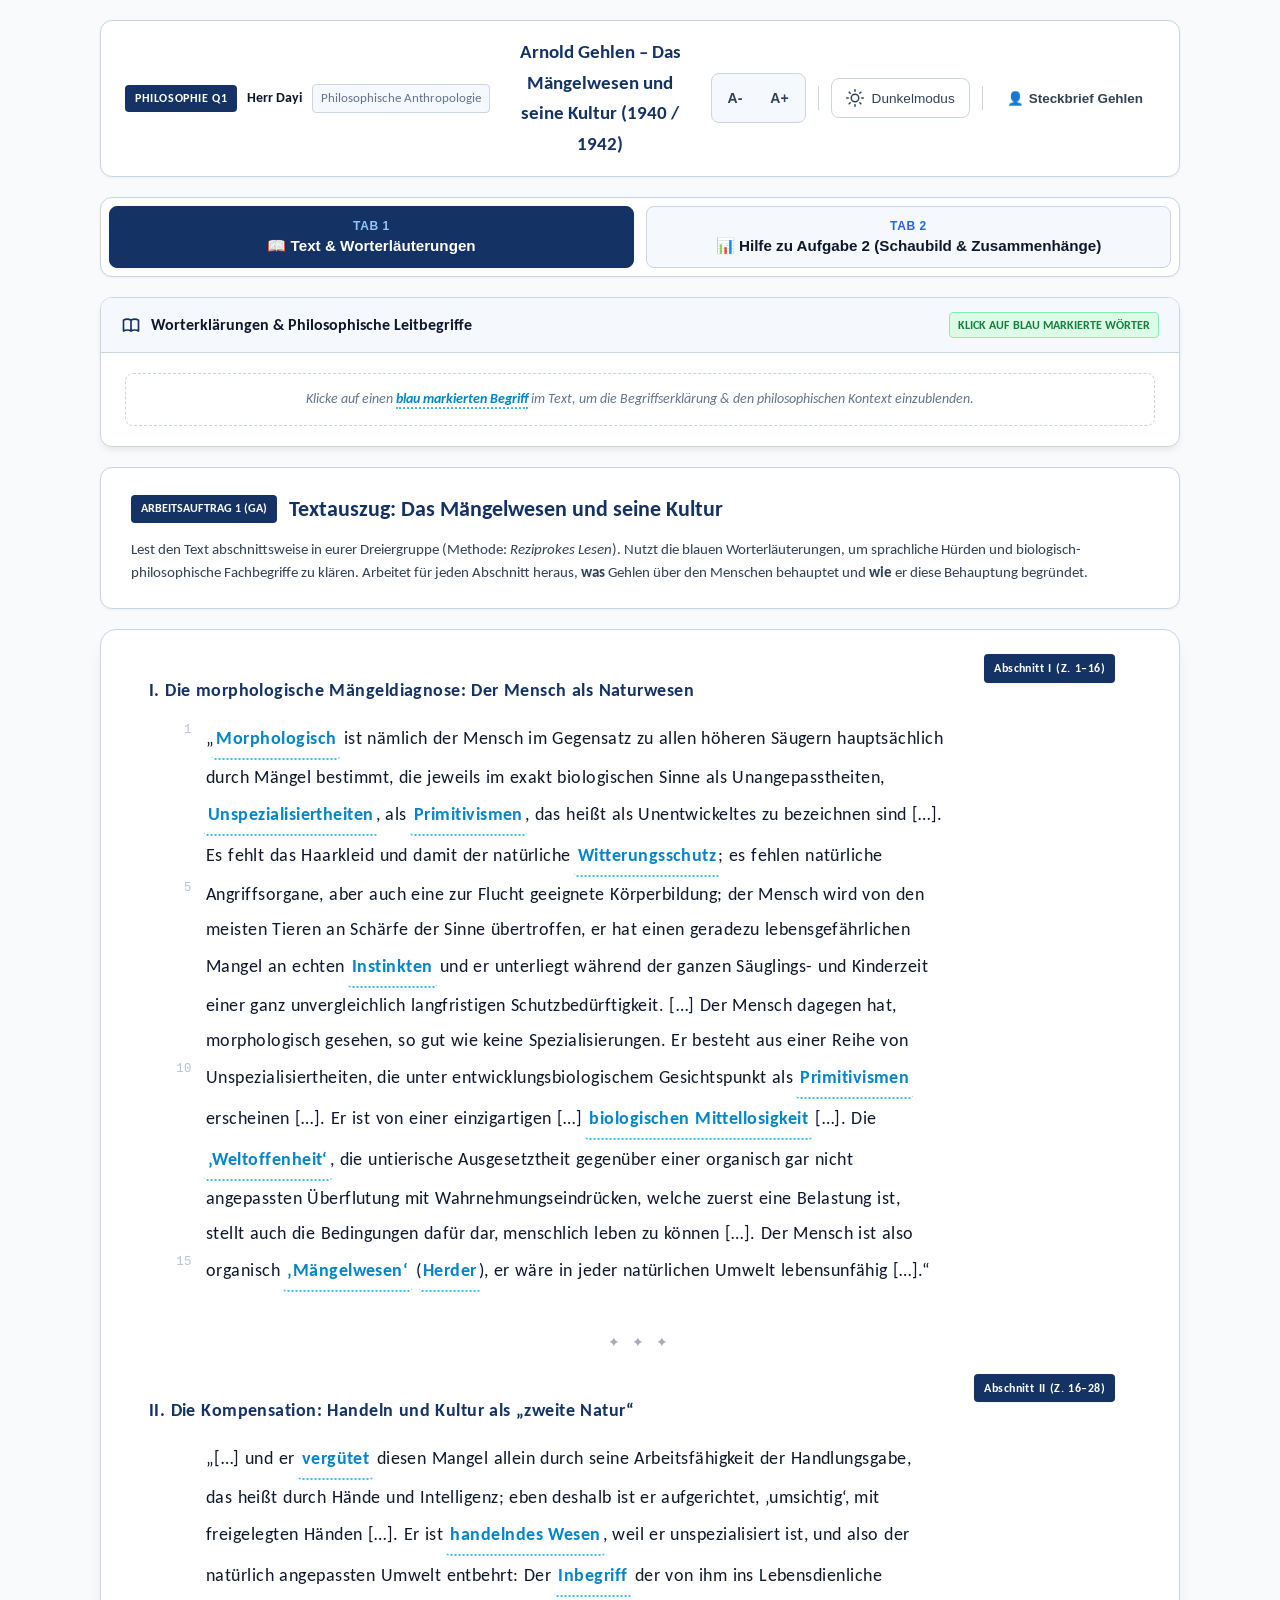
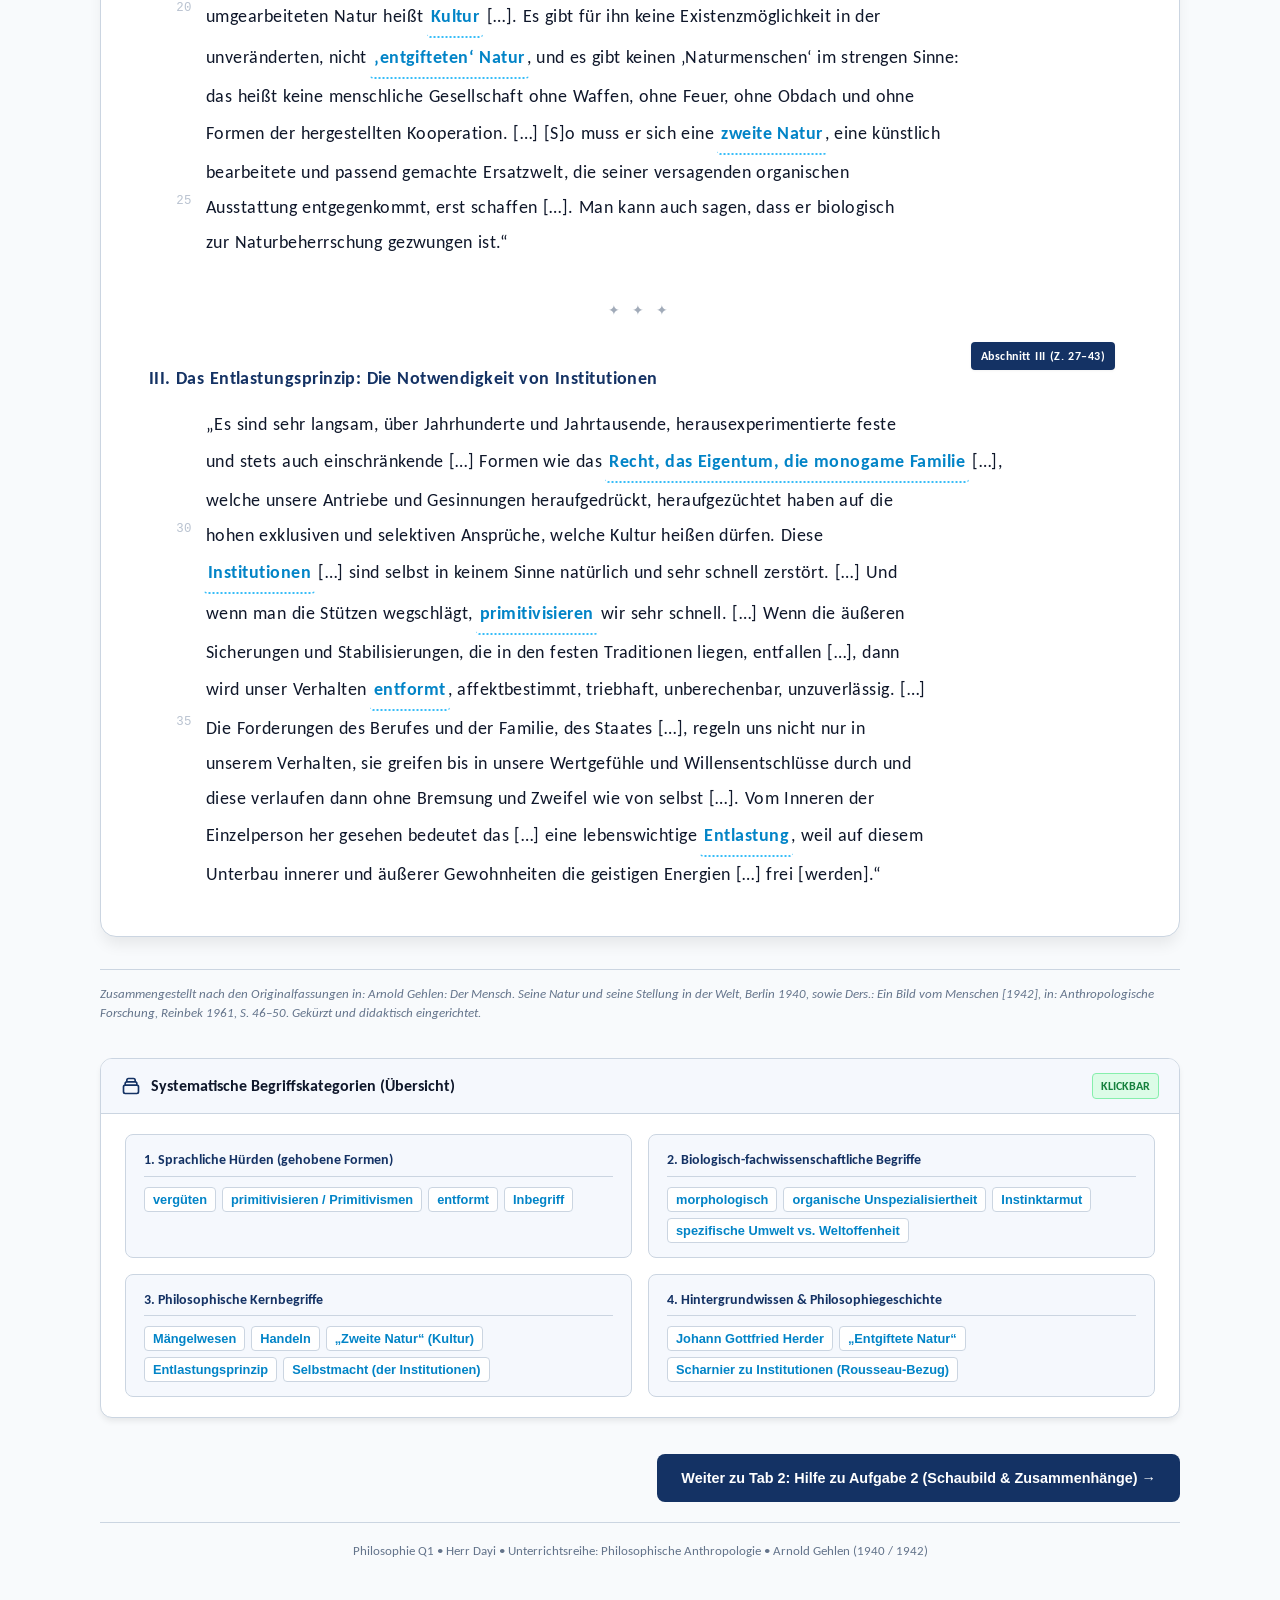
==== index.html @ eeb3bcc5 "Initial release: Arnold Gehlen Lernumgebung mit Schaubild-Studio" ====
<!DOCTYPE html>
<html lang="de">
<head>
    <meta charset="UTF-8">
    <meta name="viewport" content="width=device-width, initial-scale=1.0">
    <title>Arnold Gehlen: Das Mängelwesen und seine Kultur (1940 / 1942) – Interaktive Texterschließung</title>
    <!-- Google Fonts: Carlito (metrisch kompatibel mit Calibri, LRS-freundlich) & Inter -->
    <link rel="preconnect" href="https://fonts.googleapis.com">
    <link rel="preconnect" href="https://fonts.gstatic.com" crossorigin>
    <link href="https://fonts.googleapis.com/css2?family=Carlito:ital,wght@0,400;0,700;1,400;1,700&family=Inter:wght@400;500;600;700&display=swap" rel="stylesheet">
    <link rel="stylesheet" href="style.css">
</head>
<body class="light-mode">
    <div class="app-container">
        <!-- Top App Header -->
        <header class="app-header">
            <div class="header-left">
                <span class="badge">Philosophie Q1</span>
                <span class="instructor">Herr Dayi</span>
                <span class="topic-tag">Philosophische Anthropologie</span>
            </div>
            <div class="header-center">
                <h1 class="header-title">Arnold Gehlen – Das Mängelwesen und seine Kultur (1940 / 1942)</h1>
            </div>
            <div class="header-right">
                <div class="control-group">
                    <button id="btn-text-decrease" class="icon-btn" title="Schriftgröße verkleinern" aria-label="Schrift verkleinern">A-</button>
                    <button id="btn-text-increase" class="icon-btn" title="Schriftgröße vergrößern" aria-label="Schrift vergrößern">A+</button>
                </div>
                <div class="divider"></div>
                <button id="btn-theme-toggle" class="theme-toggle-btn" title="Farbschema wechseln" aria-label="Farbschema wechseln">
                    <svg class="sun-icon" xmlns="http://www.w3.org/2000/svg" width="18" height="18" viewBox="0 0 24 24" fill="none" stroke="currentColor" stroke-width="2" stroke-linecap="round" stroke-linejoin="round"><circle cx="12" cy="12" r="5"></circle><line x1="12" y1="1" x2="12" y2="3"></line><line x1="12" y1="21" x2="12" y2="23"></line><line x1="4.22" y1="4.22" x2="5.64" y2="5.64"></line><line x1="18.36" y1="18.36" x2="19.78" y2="19.78"></line><line x1="1" y1="12" x2="3" y2="12"></line><line x1="21" y1="12" x2="23" y2="12"></line><line x1="4.22" y1="19.78" x2="5.64" y2="18.36"></line><line x1="18.36" y1="5.64" x2="19.78" y2="4.22"></line></svg>
                    <svg class="moon-icon" xmlns="http://www.w3.org/2000/svg" width="18" height="18" viewBox="0 0 24 24" fill="none" stroke="currentColor" stroke-width="2" stroke-linecap="round" stroke-linejoin="round"><path d="M21 12.79A9 9 0 1 1 11.21 3 7 7 0 0 0 21 12.79z"></path></svg>
                    <span id="theme-text">Dunkelmodus</span>
                </button>
                <div class="divider"></div>
                <button id="btn-bio-modal" class="icon-btn bio-btn" title="Steckbrief & Kurzbiografie zu Arnold Gehlen" style="width: auto; padding: 6px 12px; font-size: 0.84rem; font-weight: 600; display: inline-flex; align-items: center; gap: 5px;">
                    <span>👤</span> Steckbrief Gehlen
                </button>
            </div>
        </header>

        <!-- Top Navigation: Exakt 2 Tabs auf Wunsch des Nutzers -->
        <nav class="top-chapter-nav" aria-label="Navigation">
            <button class="chap-tab-btn active" data-chap-tab="text">
                <span class="step-num">Tab 1</span>
                <span class="step-label">📖 Text & Worterläuterungen</span>
            </button>
            <button class="chap-tab-btn" data-chap-tab="aufgabe2">
                <span class="step-num">Tab 2</span>
                <span class="step-label">📊 Hilfe zu Aufgabe 2 (Schaubild & Zusammenhänge)</span>
            </button>
        </nav>

        <!-- Main Content Area -->
        <main class="app-content-full">

            <!-- Sticky Glossar Card (In beiden Tabs immer aktiv und griffbereit) -->
            <div class="card vocab-card-horizontal" id="vocab-card">
                <div class="card-header">
                    <div class="card-header-left">
                        <svg class="card-icon" xmlns="http://www.w3.org/2000/svg" fill="none" viewBox="0 0 24 24" stroke="currentColor">
                            <path stroke-linecap="round" stroke-linejoin="round" stroke-width="2" d="M12 6.253v13m0-13C10.832 5.477 9.246 5 7.5 5S4.168 5.477 3 6.253v13C4.168 18.477 5.754 18 7.5 18s3.332.477 4.5 1.253m0-13C13.168 5.477 14.754 5 16.5 5c1.747 0 3.332.477 4.5 1.253v13C19.832 18.477 18.247 18 16.5 18c-1.746 0-3.332.477-4.5 1.253" />
                        </svg>
                        <h2>Worterklärungen & Philosophische Leitbegriffe</h2>
                    </div>
                    <span class="vocab-hint-badge">Klick auf blau markierte Wörter</span>
                </div>
                <div class="card-body">
                    <div id="vocab-placeholder" class="placeholder-box">
                        Klicke auf einen <span class="vocab-inline-example">blau markierten Begriff</span> im Text, um die Begriffserklärung & den philosophischen Kontext einzublenden.
                    </div>
                    <div id="vocab-content" class="vocab-display hidden animate-fade-in">
                        <div class="vocab-header-row">
                            <h3 id="vocab-title" class="vocab-title">Begriff</h3>
                            <span id="vocab-type" class="vocab-type">Kategorie</span>
                        </div>
                        <p id="vocab-definition" class="vocab-definition">Erklärung...</p>
                        <div class="vocab-context-box">
                            <strong>Gehlens Kontext & philosophische Einordnung:</strong>
                            <p id="vocab-context">Kontext...</p>
                        </div>
                    </div>
                </div>
            </div>

            <!-- =============================================================== -->
            <!-- TAB 1: TEXT & WORTERLÄUTERUNGEN                                 -->
            <!-- =============================================================== -->
            <div class="chap-panel active" id="chap-panel-text">

                <!-- Hinweiskasten zur Texterschließung -->
                <div class="step-guide-card">
                    <div class="guide-header">
                        <span class="guide-badge">Arbeitsauftrag 1 (GA)</span>
                        <h2>Textauszug: Das Mängelwesen und seine Kultur</h2>
                    </div>
                    <p class="guide-desc">
                        Lest den Text abschnittsweise in eurer Dreiergruppe (Methode: <em>Reziprokes Lesen</em>). Nutzt die blauen Worterläuterungen, um sprachliche Hürden und biologisch-philosophische Fachbegriffe zu klären. Arbeitet für jeden Abschnitt heraus, <strong>was</strong> Gehlen über den Menschen behauptet und <strong>wie</strong> er diese Behauptung begründet.
                    </p>
                </div>

                <!-- Volltext Gehlen mit Zeilennummern (Originalfassung 1940 / 1942) -->
                <article class="philosophical-text full-width-text" id="philosophical-text-gehlen">
                    
                    <!-- Abschnitt I -->
                    <div class="text-section-block" id="gehlen-sec-1">
                        <div class="section-badge-label">Abschnitt I (Z. 1–16)</div>
                        <h3 class="section-inline-title">I. Die morphologische Mängeldiagnose: Der Mensch als Naturwesen</h3>
                        <div class="paragraph">
                            <div class="line" data-line="1">„<span class="vocab solution-visible" data-word="morphologisch">Morphologisch</span> ist nämlich der Mensch im Gegensatz zu allen höheren Säugern hauptsächlich</div>
                            <div class="line" data-line="2">durch Mängel bestimmt, die jeweils im exakt biologischen Sinne als Unangepasstheiten,</div>
                            <div class="line" data-line="3"><span class="vocab solution-visible" data-word="organische Unspezialisiertheit / biologische Mittellosigkeit">Unspezialisiertheiten</span>, als <span class="vocab solution-visible" data-word="primitivisieren / Primitivismen">Primitivismen</span>, das heißt als Unentwickeltes zu bezeichnen sind […].</div>
                            <div class="line" data-line="4">Es fehlt das Haarkleid und damit der natürliche <span class="vocab solution-visible" data-word="Witterungsschutz">Witterungsschutz</span>; es fehlen natürliche</div>
                            <div class="line" data-line="5">Angriffsorgane, aber auch eine zur Flucht geeignete Körperbildung; der Mensch wird von den</div>
                            <div class="line" data-line="6">meisten Tieren an Schärfe der Sinne übertroffen, er hat einen geradezu lebensgefährlichen</div>
                            <div class="line" data-line="7">Mangel an echten <span class="vocab solution-visible" data-word="Instinktarmut">Instinkten</span> und er unterliegt während der ganzen Säuglings- und Kinderzeit</div>
                            <div class="line" data-line="8">einer ganz unvergleichlich langfristigen Schutzbedürftigkeit. […] Der Mensch dagegen hat,</div>
                            <div class="line" data-line="9">morphologisch gesehen, so gut wie keine Spezialisierungen. Er besteht aus einer Reihe von</div>
                            <div class="line" data-line="10">Unspezialisiertheiten, die unter entwicklungsbiologischem Gesichtspunkt als <span class="vocab solution-visible" data-word="primitivisieren / Primitivismen">Primitivismen</span></div>
                            <div class="line" data-line="11">erscheinen […]. Er ist von einer einzigartigen […] <span class="vocab solution-visible" data-word="organische Unspezialisiertheit / biologische Mittellosigkeit">biologischen Mittellosigkeit</span> […]. Die</div>
                            <div class="line" data-line="12"><span class="vocab solution-visible" data-word="spezifische Umwelt vs. Weltoffenheit">‚Weltoffenheit‘</span>, die untierische Ausgesetztheit gegenüber einer organisch gar nicht</div>
                            <div class="line" data-line="13">angepassten Überflutung mit Wahrnehmungseindrücken, welche zuerst eine Belastung ist,</div>
                            <div class="line" data-line="14">stellt auch die Bedingungen dafür dar, menschlich leben zu können […]. Der Mensch ist also</div>
                            <div class="line" data-line="15">organisch <span class="vocab solution-visible" data-word="Mängelwesen">‚Mängelwesen‘</span> (<span class="vocab solution-visible" data-word="Johann Gottfried Herder („Mängelwesen“)">Herder</span>), er wäre in jeder natürlichen Umwelt lebensunfähig […].“</div>
                        </div>
                    </div>

                    <div class="text-divider-ornament">✦ ✦ ✦</div>

                    <!-- Abschnitt II -->
                    <div class="text-section-block" id="gehlen-sec-2">
                        <div class="section-badge-label">Abschnitt II (Z. 16–28)</div>
                        <h3 class="section-inline-title">II. Die Kompensation: Handeln und Kultur als „zweite Natur“</h3>
                        <div class="paragraph">
                            <div class="line" data-line="16">„[…] und er <span class="vocab solution-visible" data-word="vergüten">vergütet</span> diesen Mangel allein durch seine Arbeitsfähigkeit der Handlungsgabe,</div>
                            <div class="line" data-line="17">das heißt durch Hände und Intelligenz; eben deshalb ist er aufgerichtet, ‚umsichtig‘, mit</div>
                            <div class="line" data-line="18">freigelegten Händen […]. Er ist <span class="vocab solution-visible" data-word="Handeln">handelndes Wesen</span>, weil er unspezialisiert ist, und also der</div>
                            <div class="line" data-line="19">natürlich angepassten Umwelt entbehrt: Der <span class="vocab solution-visible" data-word="Inbegriff">Inbegriff</span> der von ihm ins Lebensdienliche</div>
                            <div class="line" data-line="20">umgearbeiteten Natur heißt <span class="vocab solution-visible" data-word="„Zweite Natur“ (Kultur)">Kultur</span> […]. Es gibt für ihn keine Existenzmöglichkeit in der</div>
                            <div class="line" data-line="21">unveränderten, nicht <span class="vocab solution-visible" data-word="„Entgiftete Natur“">‚entgifteten‘ Natur</span>, und es gibt keinen ‚Naturmenschen‘ im strengen Sinne:</div>
                            <div class="line" data-line="22">das heißt keine menschliche Gesellschaft ohne Waffen, ohne Feuer, ohne Obdach und ohne</div>
                            <div class="line" data-line="23">Formen der hergestellten Kooperation. […] [S]o muss er sich eine <span class="vocab solution-visible" data-word="„Zweite Natur“ (Kultur)">zweite Natur</span>, eine künstlich</div>
                            <div class="line" data-line="24">bearbeitete und passend gemachte Ersatzwelt, die seiner versagenden organischen</div>
                            <div class="line" data-line="25">Ausstattung entgegenkommt, erst schaffen […]. Man kann auch sagen, dass er biologisch</div>
                            <div class="line" data-line="26">zur Naturbeherrschung gezwungen ist.“</div>
                        </div>
                    </div>

                    <div class="text-divider-ornament">✦ ✦ ✦</div>

                    <!-- Abschnitt III -->
                    <div class="text-section-block" id="gehlen-sec-3">
                        <div class="section-badge-label">Abschnitt III (Z. 27–43)</div>
                        <h3 class="section-inline-title">III. Das Entlastungsprinzip: Die Notwendigkeit von Institutionen</h3>
                        <div class="paragraph">
                            <div class="line" data-line="27">„Es sind sehr langsam, über Jahrhunderte und Jahrtausende, herausexperimentierte feste</div>
                            <div class="line" data-line="28">und stets auch einschränkende […] Formen wie das <span class="vocab solution-visible" data-word="Scharnier zu Institutionen (Recht, Eigentum, Familie)">Recht, das Eigentum, die monogame Familie</span> […],</div>
                            <div class="line" data-line="29">welche unsere Antriebe und Gesinnungen heraufgedrückt, heraufgezüchtet haben auf die</div>
                            <div class="line" data-line="30">hohen exklusiven und selektiven Ansprüche, welche Kultur heißen dürfen. Diese</div>
                            <div class="line" data-line="31"><span class="vocab solution-visible" data-word="Selbstmacht (der Institutionen)">Institutionen</span> […] sind selbst in keinem Sinne natürlich und sehr schnell zerstört. […] Und</div>
                            <div class="line" data-line="32">wenn man die Stützen wegschlägt, <span class="vocab solution-visible" data-word="primitivisieren / Primitivismen">primitivisieren</span> wir sehr schnell. […] Wenn die äußeren</div>
                            <div class="line" data-line="33">Sicherungen und Stabilisierungen, die in den festen Traditionen liegen, entfallen […], dann</div>
                            <div class="line" data-line="34">wird unser Verhalten <span class="vocab solution-visible" data-word="entformt">entformt</span>, affektbestimmt, triebhaft, unberechenbar, unzuverlässig. […]</div>
                            <div class="line" data-line="35">Die Forderungen des Berufes und der Familie, des Staates […], regeln uns nicht nur in</div>
                            <div class="line" data-line="36">unserem Verhalten, sie greifen bis in unsere Wertgefühle und Willensentschlüsse durch und</div>
                            <div class="line" data-line="37">diese verlaufen dann ohne Bremsung und Zweifel wie von selbst […]. Vom Inneren der</div>
                            <div class="line" data-line="38">Einzelperson her gesehen bedeutet das […] eine lebenswichtige <span class="vocab solution-visible" data-word="Entlastungsprinzip">Entlastung</span>, weil auf diesem</div>
                            <div class="line" data-line="39">Unterbau innerer und äußerer Gewohnheiten die geistigen Energien […] frei [werden].“</div>
                        </div>
                    </div>

                </article>

                <div class="text-source mt-3">
                    Zusammengestellt nach den Originalfassungen in: Arnold Gehlen: <em>Der Mensch. Seine Natur und seine Stellung in der Welt</em>, Berlin 1940, sowie Ders.: <em>Ein Bild vom Menschen</em> [1942], in: <em>Anthropologische Forschung</em>, Reinbek 1961, S. 46–50. Gekürzt und didaktisch eingerichtet.
                </div>

                <!-- Schnellübersicht der 4 Begriffskategorien zum direkten Nachschlagen -->
                <div class="card mt-4">
                    <div class="card-header">
                        <div class="card-header-left">
                            <svg class="card-icon" xmlns="http://www.w3.org/2000/svg" fill="none" viewBox="0 0 24 24" stroke="currentColor">
                                <path stroke-linecap="round" stroke-linejoin="round" stroke-width="2" d="M19 11H5m14 0a2 2 0 012 2v6a2 2 0 01-2 2H5a2 2 0 01-2-2v-6a2 2 0 012-2m14 0V9a2 2 0 00-2-2M5 11V9a2 2 0 012-2m0 0V5a2 2 0 012-2h6a2 2 0 012 2v2M7 7h10" />
                            </svg>
                            <h2>Systematische Begriffskategorien (Übersicht)</h2>
                        </div>
                        <span class="vocab-hint-badge">Klickbar</span>
                    </div>
                    <div class="card-body">
                        <div class="vocab-categories-grid">
                            
                            <div class="vocab-cat-box">
                                <h4>1. Sprachliche Hürden (gehobene Formen)</h4>
                                <div class="cat-pill-list">
                                    <button class="cat-word-pill" data-word="vergüten">vergüten</button>
                                    <button class="cat-word-pill" data-word="primitivisieren / Primitivismen">primitivisieren / Primitivismen</button>
                                    <button class="cat-word-pill" data-word="entformt">entformt</button>
                                    <button class="cat-word-pill" data-word="Inbegriff">Inbegriff</button>
                                </div>
                            </div>

                            <div class="vocab-cat-box">
                                <h4>2. Biologisch-fachwissenschaftliche Begriffe</h4>
                                <div class="cat-pill-list">
                                    <button class="cat-word-pill" data-word="morphologisch">morphologisch</button>
                                    <button class="cat-word-pill" data-word="organische Unspezialisiertheit / biologische Mittellosigkeit">organische Unspezialisiertheit</button>
                                    <button class="cat-word-pill" data-word="Instinktarmut">Instinktarmut</button>
                                    <button class="cat-word-pill" data-word="spezifische Umwelt vs. Weltoffenheit">spezifische Umwelt vs. Weltoffenheit</button>
                                </div>
                            </div>

                            <div class="vocab-cat-box">
                                <h4>3. Philosophische Kernbegriffe</h4>
                                <div class="cat-pill-list">
                                    <button class="cat-word-pill" data-word="Mängelwesen">Mängelwesen</button>
                                    <button class="cat-word-pill" data-word="Handeln">Handeln</button>
                                    <button class="cat-word-pill" data-word="„Zweite Natur“ (Kultur)">„Zweite Natur“ (Kultur)</button>
                                    <button class="cat-word-pill" data-word="Entlastungsprinzip">Entlastungsprinzip</button>
                                    <button class="cat-word-pill" data-word="Selbstmacht (der Institutionen)">Selbstmacht (der Institutionen)</button>
                                </div>
                            </div>

                            <div class="vocab-cat-box">
                                <h4>4. Hintergrundwissen & Philosophiegeschichte</h4>
                                <div class="cat-pill-list">
                                    <button class="cat-word-pill" data-word="Johann Gottfried Herder („Mängelwesen“)">Johann Gottfried Herder</button>
                                    <button class="cat-word-pill" data-word="„Entgiftete Natur“">„Entgiftete Natur“</button>
                                    <button class="cat-word-pill" data-word="Scharnier zu Institutionen (Recht, Eigentum, Familie)">Scharnier zu Institutionen (Rousseau-Bezug)</button>
                                </div>
                            </div>

                        </div>
                    </div>
                </div>

                <div class="step-transition-bar mt-4">
                    <button class="next-step-btn" data-goto-step="aufgabe2">
                        Weiter zu Tab 2: Hilfe zu Aufgabe 2 (Schaubild & Zusammenhänge) &rarr;
                    </button>
                </div>
            </div>

            <!-- =============================================================== -->
            <!-- TAB 2: HILFE ZU AUFGABE 2 (SCHAUBILD & ZUSAMMENHÄNGE)           -->
            <!-- =============================================================== -->
            <div class="chap-panel hidden" id="chap-panel-aufgabe2">
                
                <!-- Arbeitsauftrag & Tipp 1:1 nach Arbeitsblatt -->
                <div class="step-guide-card">
                    <div class="guide-header">
                        <span class="guide-badge">Aufgabe 2 (Partnerarbeit)</span>
                        <h2>Gehlens Argumentationsgang im Schaubild strukturieren</h2>
                    </div>
                    <p class="guide-desc">
                        <strong>Arbeitsauftrag:</strong> <em>Strukturiert Gehlens Argumentationsgang in einem Schaubild. Nutzt dabei die fünf Schlüsselbegriffe <strong>Mängelwesen</strong>, <strong>Weltoffenheit</strong>, <strong>Handeln</strong>, <strong>Kultur</strong> und <strong>Institutionen</strong> und stellt ihre Zusammenhänge dar.</em>
                    </p>
                    <div class="worksheet-tip-box mt-2">
                        <span class="tip-icon">💡</span>
                        <div class="tip-text">
                            <strong>Tipp vom Arbeitsblatt:</strong> Überlegt zuerst, wie Gehlen die Ausgangslage des Menschen beschreibt und wie der Mensch seine biologischen Nachteile ausgleicht. Beschriftet eure Pfeile mit passenden Verben oder Bindewörtern (z.&thinsp;B. <em>führt zu, kompensiert, erfordert, schafft</em>)!
                        </div>
                    </div>
                </div>

                <!-- 1. Die 5 Bausteine für euer Schaubild -->
                <div class="card mt-3">
                    <div class="card-header">
                        <div class="card-header-left">
                            <svg class="card-icon" xmlns="http://www.w3.org/2000/svg" fill="none" viewBox="0 0 24 24" stroke="currentColor">
                                <path stroke-linecap="round" stroke-linejoin="round" stroke-width="2" d="M19 11H5m14 0a2 2 0 012 2v6a2 2 0 01-2 2H5a2 2 0 01-2-2v-6a2 2 0 012-2m14 0V9a2 2 0 00-2-2M5 11V9a2 2 0 012-2m0 0V5a2 2 0 012-2h6a2 2 0 012 2v2M7 7h10" />
                            </svg>
                            <h2>1. Die 5 Bausteine für euer Schaubild</h2>
                        </div>
                        <span class="vocab-hint-badge">Karten antippen</span>
                    </div>
                    <div class="card-body">
                        <p class="mb-3 text-muted">
                            Jeder der 5 Schlüsselbegriffe erfüllt eine bestimmte Funktion in Gehlens Systematik. Nutzt die Karten als Inspiration für eure Kästen und Pfeile auf dem Arbeitsblatt (Klick auf eine Karte wählt sie unten im Finder aus):
                        </p>

                        <div class="concept-cards-grid">
                            <!-- Baustein 1: Mängelwesen -->
                            <div class="concept-card" data-concept="maengelwesen">
                                <div class="concept-card-header">
                                    <span class="concept-role-badge role-biologie">Biologische Basis</span>
                                    <h3 class="concept-title">Mängelwesen</h3>
                                </div>
                                <p class="concept-def">
                                    Der Mensch ist morphologisch unspezialisiert, mittellos, instinktarm und ohne natürlichen Witterungs- oder Waffenschutz. In reiner Roh-Natur lebensunfähig.
                                </p>
                                <div class="concept-arrows-box">
                                    <span class="arrows-label">Pfeil-Verbindungen zum Zeichnen:</span>
                                    <ul class="concept-arrow-list">
                                        <li><span class="arrow-sym">&rarr;</span> <strong>bedingt:</strong> Weltoffenheit (Reizüberflutung)</li>
                                        <li><span class="arrow-sym">&rarr;</span> <strong>wird kompensiert durch:</strong> Handeln</li>
                                        <li><span class="arrow-sym">&larr;</span> <strong>wird entlastet von:</strong> Institutionen</li>
                                    </ul>
                                </div>
                            </div>

                            <!-- Baustein 2: Weltoffenheit -->
                            <div class="concept-card" data-concept="weltoffenheit">
                                <div class="concept-card-header">
                                    <span class="concept-role-badge role-herausforderung">Belastung &amp; Chance</span>
                                    <h3 class="concept-title">Weltoffenheit</h3>
                                </div>
                                <p class="concept-def">
                                    Keine feste Einpassung in eine geschlossene Nische („Umwelt“). Ungefilterte Ausgesetztheit gegenüber einer chaotischen Flut von Sinnesreizen ohne schützende Instinkte.
                                </p>
                                <div class="concept-arrows-box">
                                    <span class="arrows-label">Pfeil-Verbindungen zum Zeichnen:</span>
                                    <ul class="concept-arrow-list">
                                        <li><span class="arrow-sym">&larr;</span> <strong>folgt aus:</strong> Instinktarmut des Mängelwesens</li>
                                        <li><span class="arrow-sym">&rarr;</span> <strong>erzwingt:</strong> tätiges Handeln (zur Lebensbewältigung)</li>
                                        <li><span class="arrow-sym">&rarr;</span> <strong>ermöglicht:</strong> weltweite Anpassungsfähigkeit</li>
                                    </ul>
                                </div>
                            </div>

                            <!-- Baustein 3: Handeln -->
                            <div class="concept-card" data-concept="handeln">
                                <div class="concept-card-header">
                                    <span class="concept-role-badge role-handlung">Aktive Kompensation</span>
                                    <h3 class="concept-title">Handeln</h3>
                                </div>
                                <p class="concept-def">
                                    Planvoller, vorausschauender Eingriff in die Umwelt mit Intellekt, aufrechtem Gang und freigelegten Händen. Der Mensch ist handelndes Wesen aus Notwendigkeit.
                                </p>
                                <div class="concept-arrows-box">
                                    <span class="arrows-label">Pfeil-Verbindungen zum Zeichnen:</span>
                                    <ul class="concept-arrow-list">
                                        <li><span class="arrow-sym">&rarr;</span> <strong>kompensiert:</strong> organische Mittellosigkeit</li>
                                        <li><span class="arrow-sym">&rarr;</span> <strong>bändigt:</strong> die Reizüberflutung der Weltoffenheit</li>
                                        <li><span class="arrow-sym">&rarr;</span> <strong>schafft &amp; erzeugt:</strong> Kultur („zweite Natur“)</li>
                                    </ul>
                                </div>
                            </div>

                            <!-- Baustein 4: Kultur -->
                            <div class="concept-card" data-concept="kultur">
                                <div class="concept-card-header">
                                    <span class="concept-role-badge role-kultur">Künstliche Ersatzwelt</span>
                                    <h3 class="concept-title">Kultur</h3>
                                </div>
                                <p class="concept-def">
                                    Die vom Menschen planvoll „ins Lebensdienliche umgearbeitete“ Natur (Werkzeuge, Waffen, Kleidung, Häuser, Sprache). Die lebensnotwendige „zweite Natur“.
                                </p>
                                <div class="concept-arrows-box">
                                    <span class="arrows-label">Pfeil-Verbindungen zum Zeichnen:</span>
                                    <ul class="concept-arrow-list">
                                        <li><span class="arrow-sym">&larr;</span> <strong>entsteht durch:</strong> vorausschauendes Handeln</li>
                                        <li><span class="arrow-sym">&rarr;</span> <strong>sichert Überleben des:</strong> Mängelwesens</li>
                                        <li><span class="arrow-sym">&rarr;</span> <strong>benötigt:</strong> dauerhafte Institutionen</li>
                                    </ul>
                                </div>
                            </div>

                            <!-- Baustein 5: Institutionen -->
                            <div class="concept-card" data-concept="institutionen">
                                <div class="concept-card-header">
                                    <span class="concept-role-badge role-institution">Ordnung &amp; Entlastung</span>
                                    <h3 class="concept-title">Institutionen</h3>
                                </div>
                                <p class="concept-def">
                                    Dauerhafte überindividuelle Ordnungen (Recht, Familie, Staat, Beruf). Sie kanalisieren unberechenbare Triebe und routinieren Entscheidungen („wie von selbst“).
                                </p>
                                <div class="concept-arrows-box">
                                    <span class="arrows-label">Pfeil-Verbindungen zum Zeichnen:</span>
                                    <ul class="concept-arrow-list">
                                        <li><span class="arrow-sym">&larr;</span> <strong>stabilisieren:</strong> die Kultur gegen Chaos und Verfall</li>
                                        <li><span class="arrow-sym">&rarr;</span> <strong>entlasten:</strong> das Mängelwesen von ständiger Entscheidungsnot</li>
                                        <li><span class="arrow-sym">&rarr;</span> <strong>setzen frei:</strong> geistige Energien für Reflexion, Wissenschaft &amp; Kunst</li>
                                    </ul>
                                </div>
                            </div>
                        </div>

                    </div>
                </div>

                <!-- 2. Interaktiver Beziehungs- & Verben-Finder (Pfeil-Beschriftung) -->
                <div class="card mt-4">
                    <div class="card-header">
                        <div class="card-header-left">
                            <span class="chain-badge-icon">2</span>
                            <h2>Interaktiver Beziehungs- &amp; Verben-Finder für Pfeile</h2>
                        </div>
                        <span class="vocab-hint-badge">Begriffe verknüpfen</span>
                    </div>
                    <div class="card-body">
                        <p class="mb-3 text-muted">
                            Wählt zwei Begriffe aus, um zu sehen, wie sie zusammenhängen und mit welchen Verben ihr die Pfeile auf eurem Arbeitsblatt beschriften könnt:
                        </p>

                        <div class="relation-finder-box">
                            <div class="relation-selectors-row">
                                <div class="relation-select-group">
                                    <label for="rel-from-select">Ausgangsbegriff (Von):</label>
                                    <select id="rel-from-select" class="relation-dropdown">
                                        <option value="maengelwesen">Mängelwesen</option>
                                        <option value="weltoffenheit">Weltoffenheit</option>
                                        <option value="handeln" selected>Handeln</option>
                                        <option value="kultur">Kultur</option>
                                        <option value="institutionen">Institutionen</option>
                                    </select>
                                </div>

                                <div class="relation-arrow-icon">&rarr;</div>

                                <div class="relation-select-group">
                                    <label for="rel-to-select">Zielbegriff (Zu):</label>
                                    <select id="rel-to-select" class="relation-dropdown">
                                        <option value="maengelwesen">Mängelwesen</option>
                                        <option value="weltoffenheit">Weltoffenheit</option>
                                        <option value="handeln">Handeln</option>
                                        <option value="kultur" selected>Kultur</option>
                                        <option value="institutionen">Institutionen</option>
                                    </select>
                                </div>
                            </div>

                            <!-- Dynamisches Beziehungs-Ergebnis -->
                            <div class="relation-result-card" id="relationResultCard">
                                <div class="relation-result-header">
                                    <span class="relation-verb-badge" id="relVerbBadge">schafft / erzeugt</span>
                                    <span class="relation-pair-label" id="relPairLabel">Handeln &rarr; Kultur</span>
                                </div>
                                <p class="relation-explanation" id="relExplanation">
                                    Durch planvolles Handeln formt der Mensch die lebensfeindliche Roh-Natur in eine lebensdienliche künstliche Ersatzwelt um: die <strong>Kultur als „zweite Natur“</strong>.
                                </p>
                                <div class="relation-sentence-box">
                                    <span class="relation-label-small">Formulierungsvorschlag für euer Arbeitsblatt:</span>
                                    <p class="relation-sentence" id="relSentence">
                                        <em>„Durch tätiges Handeln kompensiert der Mensch seine organischen Mängel und schafft sich in Form der Kultur eine schützende zweite Natur.“</em>
                                    </p>
                                </div>
                            </div>
                        </div>

                        <!-- Wortspeicher für Pfeilbeschriftungen -->
                        <div class="verbs-catalog mt-4">
                            <h4 class="catalog-title">Wortspeicher für Pfeilbeschriftungen (nach Beziehungstyp):</h4>
                            <div class="verbs-chips-grid">
                                <div class="verb-chip-col">
                                    <span class="verb-col-title">⚖️ Kompensation &amp; Ausgleich</span>
                                    <div class="chips-wrap">
                                        <span class="verb-chip">kompensiert</span>
                                        <span class="verb-chip">gleicht aus</span>
                                        <span class="verb-chip">beantwortet</span>
                                        <span class="verb-chip">zwingt zu</span>
                                    </div>
                                </div>
                                <div class="verb-chip-col">
                                    <span class="verb-col-title">🔨 Hervorbringung &amp; Schöpfung</span>
                                    <div class="chips-wrap">
                                        <span class="verb-chip">schafft / erzeugt</span>
                                        <span class="verb-chip">arbeitet um in</span>
                                        <span class="verb-chip">bringt hervor</span>
                                        <span class="verb-chip">formt</span>
                                    </div>
                                </div>
                                <div class="verb-chip-col">
                                    <span class="verb-col-title">🛡️ Entlastung &amp; Stabilisierung</span>
                                    <div class="chips-wrap">
                                        <span class="verb-chip">entlastet von</span>
                                        <span class="verb-chip">stabilisiert</span>
                                        <span class="verb-chip">schützt vor Chaos</span>
                                        <span class="verb-chip">kanalisiert Triebe</span>
                                        <span class="verb-chip">setzt frei (Energien)</span>
                                    </div>
                                </div>
                                <div class="verb-chip-col">
                                    <span class="verb-col-title">⚡ Ursache &amp; Bedingung</span>
                                    <div class="chips-wrap">
                                        <span class="verb-chip">führt zu</span>
                                        <span class="verb-chip">erfordert</span>
                                        <span class="verb-chip">bedingt</span>
                                        <span class="verb-chip">setzt voraus</span>
                                    </div>
                                </div>
                            </div>
                        </div>

                    </div>
                </div>

                <!-- 3. Struktur-Ideen & Ausklappbares Muster-Schaubild -->
                <div class="card mt-4">
                    <div class="card-header">
                        <div class="card-header-left">
                            <span class="chain-badge-icon">3</span>
                            <h2>Struktur-Ideen für euer Schaubild (Wie könnt ihr es zeichnen?)</h2>
                        </div>
                    </div>
                    <div class="card-body">
                        <p class="mb-3 text-muted">
                            Auf dem Arbeitsblatt seid ihr in der graphischen Gestaltung frei! Hier sind drei bewährte Anordnungs-Muster:
                        </p>

                        <div class="model-ideas-grid">
                            <!-- Idee 1 -->
                            <div class="model-idea-card">
                                <div class="model-idea-icon">➡️</div>
                                <h4>Modell A: Kompensations-Linie</h4>
                                <p class="model-idea-desc">
                                    <strong>Problem &rarr; Lösung &rarr; Ordnung:</strong> Ihr ordnet die Begriffe als logischen Entwicklungsprozess an: Vom biologischen Mangel über die Weltoffenheit zum handelnden Eingriff, der Kultur und Institutionen hervorbringt.
                                </p>
                                <div class="model-mini-sketch">
                                    [Mängelwesen / Weltoffenheit] &rarr; [Handeln] &rarr; [Kultur] &rarr; [Institutionen]
                                </div>
                            </div>

                            <!-- Idee 2 -->
                            <div class="model-idea-card">
                                <div class="model-idea-icon">🏛️</div>
                                <h4>Modell B: Schichten- / Säulenmodell</h4>
                                <p class="model-idea-desc">
                                    <strong>Fundament &amp; Überbau:</strong> Unten liegt die biologische Basis (Mängelwesen &amp; Weltoffenheit). Das Handeln dient als verbindende Brücke. Kultur bildet die materielle Ebene und Institutionen das schützende gesellschaftliche Dach.
                                </p>
                                <div class="model-mini-sketch">
                                    Dach: [Institutionen] <br>Ebene: [Kultur] <br>Brücke: [Handeln] <br>Basis: [Mängelwesen &amp; Weltoffenheit]
                                </div>
                            </div>

                            <!-- Idee 3 -->
                            <div class="model-idea-card">
                                <div class="model-idea-icon">🔄</div>
                                <h4>Modell C: Entlastungs-Kreislauf</h4>
                                <p class="model-idea-desc">
                                    <strong>Mit Rückkopplung:</strong> Der biologisch unvollständige Mensch erschafft handelnd Kultur und Institutionen. Die Institutionen wirken dann mit einem Rückkopplungspfeil auf ihn zurück und <em>entlasten</em> ihn von Reizüberflutung und Triebchaos.
                                </p>
                                <div class="model-mini-sketch">
                                    Mängelwesen &rarr; Handeln &rarr; Kultur/Institutionen &crarr; (entlasten Mängelwesen)
                                </div>
                            </div>
                        </div>

                        <!-- Ausklappbares Muster-Schaubild zur Selbstkontrolle -->
                        <div class="mt-4 pt-2">
                            <button class="help-btn h-title" id="btn-toggle-diagram" style="width: 100%; justify-content: center; font-size: 0.95rem; padding: 12px 18px;">
                                💡 Ein mögliches Muster-Schaubild anzeigen (zur Selbstkontrolle)
                            </button>

                            <div class="help-box hidden mt-3" id="box-muster-schaubild">
                                <h4 class="mb-2" style="font-size: 1.05rem; color: #78350f;">Muster-Schaubild: Gehlens anthropologisches System</h4>
                                <p class="mb-3" style="font-size: 0.88rem;">
                                    So könnte eine vollständige Strukturierung auf eurem Arbeitsblatt aussehen. Beachtet besonders den Rückkopplungspfeil des <strong>Entlastungsprinzips</strong>:
                                </p>

                                <!-- Visuelles CSS-Diagramm -->
                                <div class="visual-diagram-container">
                                    
                                    <!-- Reihe 1: Die biologische Ausgangslage -->
                                    <div class="diag-row diag-row-problem">
                                        <div class="diag-box diag-danger">
                                            <span class="diag-box-role">Biologisches Defizit</span>
                                            <strong>Mängelwesen</strong>
                                            <small>Organisch unspezialisiert, wehrlos, instinktarm</small>
                                        </div>
                                        <div class="diag-connector-horizontal">
                                            <span class="connector-verb">bedingt &amp; erzeugt</span>
                                            <span class="connector-line">&rarr;</span>
                                        </div>
                                        <div class="diag-box diag-warning">
                                            <span class="diag-box-role">Akute Bedrohung</span>
                                            <strong>Weltoffenheit</strong>
                                            <small>Reizüberflutung, keine feste ökologische Nische</small>
                                        </div>
                                    </div>

                                    <!-- Vertikaler Übergang: Zwang zum Handeln -->
                                    <div class="diag-row-vertical-connector">
                                        <div class="diag-vert-arrow">
                                            <span class="connector-verb-vert">&darr; zwingt biologisch zur tätigen Naturbeherrschung (Kompensation) &darr;</span>
                                        </div>
                                    </div>

                                    <!-- Reihe 2: Die aktive Brücke -->
                                    <div class="diag-row diag-row-action">
                                        <div class="diag-box diag-primary diag-action-center">
                                            <span class="diag-box-role">Dreh- und Angelpunkt</span>
                                            <strong>Handeln</strong>
                                            <small>Planvoller Werkzeug- &amp; Verstandeseinsatz, aufrechter Gang, Kooperation</small>
                                        </div>
                                    </div>

                                    <!-- Vertikaler Übergang: Schafft Kultur -->
                                    <div class="diag-row-vertical-connector">
                                        <div class="diag-vert-arrow">
                                            <span class="connector-verb-vert">&darr; bringt hervor und stabilisiert &darr;</span>
                                        </div>
                                    </div>

                                    <!-- Reihe 3: Die künstliche Überlebenswelt -->
                                    <div class="diag-row diag-row-solution">
                                        <div class="diag-box diag-success">
                                            <span class="diag-box-role">Künstliche Ersatzwelt</span>
                                            <strong>Kultur</strong>
                                            <small>„Zweite Natur“: Werkzeuge, Waffen, Kleidung, Sprache, Behausungen</small>
                                        </div>
                                        <div class="diag-connector-horizontal">
                                            <span class="connector-verb">benötigt soziale Ordnung</span>
                                            <span class="connector-line">&rarr;</span>
                                        </div>
                                        <div class="diag-box diag-purple">
                                            <span class="diag-box-role">Dauerhafte Schutzmauern</span>
                                            <strong>Institutionen</strong>
                                            <small>Recht, Familie, Staat, Traditionen, Berufsrollen</small>
                                        </div>
                                    </div>

                                    <!-- Rückkopplung: Das Entlastungsprinzip -->
                                    <div class="diag-feedback-box mt-3">
                                        <div class="feedback-badge">🔄 Das Entlastungsprinzip (Rückkopplung):</div>
                                        <p class="feedback-text">
                                            Die <strong>Institutionen</strong> wirken unmittelbar auf das <strong>Mängelwesen</strong> zurück: Sie entlasten den reizüberfluteten Menschen von ständiger Entscheidungsnot, bändigen unberechenbare Triebe („wie von selbst“) und setzen kognitive Energien frei für Wissenschaft, Kunst und Reflexion.
                                        </p>
                                    </div>

                                </div>
                            </div>
                        </div>

                    </div>
                </div>

                <!-- 4. Schnelldenker-Aufgabe: Die Wolfskinder Amala und Kamala -->
                <div class="card schnelldenker-card mt-4">
                    <div class="card-header schnelldenker-header">
                        <div class="card-header-left">
                            <span class="schnelldenker-badge">⭐ Schnelldenker-Aufgabe</span>
                            <h2>Der historische Fall der „Wolfskinder“ Amala und Kamala</h2>
                        </div>
                    </div>
                    <div class="card-body">
                        <div class="schnelldenker-intro">
                            <p>
                                <strong>Aufgabe vom Arbeitsblatt:</strong> <em>Recherchiert den historischen Fall der „Wolfskinder“ Amala und Kamala (Indien, 1920er Jahre). Erklärt anhand von Gehlens Theorie, warum diese Kinder ohne menschliche Kultur und Sprache kaum überlebensfähig waren und sich nach ihrer Entdeckung extrem schwer taten, menschliches Verhalten zu erlernen.</em>
                            </p>
                        </div>

                        <!-- Fallbeschreibung & Gehlen-Transfer -->
                        <div class="wolfskinder-grid mt-3">
                            <div class="wolf-fact-box">
                                <h4>📜 Der historische Hintergrund:</h4>
                                <p>
                                    1920 wurden in einem Wolfsbau in Indien zwei verwahrloste Mädchen (ca. 1½ und 8 Jahre) entdeckt. Sie liefen auf allen vieren, fraßen rohes Fleisch, heulten nachts, besaßen keinerlei Sprache und zeigten extreme Kälteunempfindlichkeit. Trotz jahrelanger Fürsorge im Waisenhaus lernten sie nur mühsam den aufrechten Gang und kaum mehr als 30–40 Wörter; beide starben früh.
                                </p>
                            </div>
                            <div class="wolf-fact-box">
                                <h4>🧠 Anthropologische Deutung nach Gehlen:</h4>
                                <ul class="wolf-interpretation-list">
                                    <li><strong>Kein „edler Naturzustand“:</strong> Gehlen widerlegt Rousseau. Ohne Kultur gibt es keinen glücklichen „Naturmenschen“; der Mensch ist ohne menschliche Kulturwelt verkümmert und hilflos.</li>
                                    <li><strong>Kultur als Existenzbedingung:</strong> Da der Mensch biologisch instinktarm und unspezialisiert ist, müssen Sprache, aufrechter Gang und Verhalten durch Sozialisation und Institutionen erlernt werden.</li>
                                    <li><strong>Verpasste Entlastung:</strong> Fehlen in der Kindheit die kulturellen Prägungen, bleibt das Gehirn der rohen Umwelt ausgesetzt; eine spätere „Entlastung“ durch Institutionen gelingt nur noch bruchstückhaft.</li>
                                </ul>
                            </div>
                        </div>

                        <!-- Ausklappbarer Leitfaden für Schnelldenker -->
                        <div class="mt-3">
                            <button class="help-btn h-title" id="btn-toggle-wolf-solution">
                                🔍 Schnelldenker-Musterlösung für die Präsentation einblenden
                            </button>
                            <div class="help-box hidden mt-2" id="box-wolf-solution">
                                <strong>Formulierungshilfe für Schnelldenker:</strong><br>
                                <em>„Der Fall Amala und Kamala beweist Gehlens Kernthese, dass der Mensch kein reines Naturwesen sein kann. Weil der Mensch ein instinktarmes Mängelwesen ist, ist er von Geburt an existenziell darauf angewiesen, in eine künstliche ‚zweite Natur‘ (Kultur, Sprache, Werkzeuge) hineinzuwachsen. Werden diese Kulturleistungen und Institutionen vorenthalten, verkümmert der Mensch biologisch und sozial. Menschsein ist bei Gehlen kein angeborener Automatismus, sondern das handelnde Erlernen und Verinnerlichen von Kultur.“</em>
                            </div>
                        </div>

                    </div>
                </div>

                <div class="step-transition-bar mt-4">
                    <button class="next-step-btn" data-goto-step="text">
                        &larr; Zurück zu Tab 1: Text &amp; Worterläuterungen
                    </button>
                </div>

            </div>

        </main>

        <!-- Footer -->
        <footer class="app-footer">
            <p>Philosophie Q1 &bull; Herr Dayi &bull; Unterrichtsreihe: Philosophische Anthropologie &bull; Arnold Gehlen (1940 / 1942)</p>
        </footer>
    </div>

    <!-- Steckbrief & Porträt Modal (Arnold Gehlen) -->
    <div class="modal-backdrop hidden" id="bioModal">
        <div class="modal-dialog">
            <div class="modal-header">
                <div class="modal-title-group">
                    <span class="guide-badge">Philosophische Anthropologie</span>
                    <h3>Arnold Gehlen (1904–1976)</h3>
                </div>
                <button type="button" class="modal-close-btn" id="btnCloseBioModal" aria-label="Schließen">&times;</button>
            </div>
            <div class="modal-body bio-modal-body">
                <img src="Gehlen.jpeg" alt="Arnold Gehlen" class="bio-modal-img">
                <div class="bio-modal-text">
                    <p>Bedeutender deutscher Philosoph und Soziologe; Hauptbegründer der modernen <strong>Philosophischen Anthropologie</strong>.</p>
                    <p>In seinen Hauptwerken <em>„Der Mensch. Seine Natur und seine Stellung in der Welt“</em> (1940) und <em>„Urmensch und Spätkultur“</em> (1956) entwickelte er die Lehre vom Menschen als biologischem Mängelwesen, das zur tätigen Naturbeherrschung und zur Errichtung stabiler gesellschaftlicher Institutionen nach dem <strong>Entlastungsprinzip</strong> gezwungen ist.</p>
                    <p class="text-muted"><em>Historisch-philosophische Einordnung:</em> Gehlen formuliert eine konservative Institutionenlehre im Kontrast zu Rousseaus Kulturkritik. Während Rousseau Institutionen als Ursache von Ungleichheit sieht, betrachtet Gehlen Institutionen als überlebensnotwendige Schutzmauern gegen Chaos und Verrohung.</p>
                </div>
            </div>
        </div>
    </div>

    <!-- Script File -->
    <script src="script.js"></script>
</body>
</html>
---- style.css ----
/* ==========================================================================
   Arnold Gehlen: Das Mängelwesen und seine Kultur (1940 / 1942)
   Interaktive Texterschließung Stylesheet
   Philosophie Q1 • Herr Dayi
   ========================================================================== */

/* --- CSS Variables & Design System --- */
:root {
    /* Color Palette (Matching LaTeX layout: primaryBlue #143264, lightBlue #f5f8fd) */
    --primary-blue: #143264;      /* Deep academic blue */
    --primary-accent: #2563eb;    /* Vibrant blue */
    --light-blue: #f5f8fd;        /* Soft container fill */
    --bg-main: #f8fafc;           /* Page background */
    --bg-card: #ffffff;           /* Card container background */
    --border-color: #cbd5e1;      /* Border color */
    
    --text-primary: #0f172a;      /* Deep slate for core reading */
    --text-secondary: #334155;    /* Slate-700 */
    --text-muted: #64748b;        /* Muted label gray */
    
    /* Interactive Highlight Colors */
    --vocab-text-color: #0284c7;    /* Sky blue */
    --vocab-underline-color: #38bdf8;
    --vocab-hover-bg: #e0f2fe;
    --vocab-active-bg: #bae6fd;
    
    --line-num-color: #94a3b8;
    
    /* Typography & Sizing (LRS-optimiert: Calibri & Carlito mit Humanist Sans-Serif) */
    --font-calibri: 'Calibri', 'Carlito', 'Candara', 'Segoe UI', -apple-system, BlinkMacSystemFont, sans-serif;
    --font-sans: var(--font-calibri);
    --font-serif: var(--font-calibri);
    --font-mono: ui-monospace, SFMono-Regular, Menlo, monospace;
    
    --text-scale: 1rem;
    --radius-lg: 16px;
    --radius-md: 12px;
    --radius-sm: 8px;
    
    --shadow-sm: 0 1px 3px rgba(0,0,0,0.05);
    --shadow-md: 0 4px 6px -1px rgba(0, 0, 0, 0.08);
    --shadow-lg: 0 10px 15px -3px rgba(0, 0, 0, 0.08);
    
    --transition-base: all 0.25s cubic-bezier(0.4, 0, 0.2, 1);
}

/* --- Dark Mode Overrides --- */
body.dark-mode {
    --primary-blue: #60a5fa;
    --primary-accent: #3b82f6;
    --light-blue: #1e293b;
    --bg-main: #0f172a;
    --bg-card: #1e293b;
    --border-color: #334155;
    
    --text-primary: #f8fafc;
    --text-secondary: #cbd5e1;
    --text-muted: #64748b;
    
    --vocab-text-color: #38bdf8;
    --vocab-underline-color: #0284c7;
    --vocab-hover-bg: #0c4a6e;
    --vocab-active-bg: #075985;
    
    --shadow-lg: 0 10px 15px -3px rgba(0, 0, 0, 0.3);
}

/* --- Global Reset & Optimization --- */
* {
    box-sizing: border-box;
    margin: 0;
    padding: 0;
    -webkit-tap-highlight-color: rgba(37, 99, 235, 0.15);
}

html {
    -webkit-text-size-adjust: 100%;
    touch-action: manipulation;
}

body {
    font-family: var(--font-sans);
    background-color: var(--bg-main);
    color: var(--text-secondary);
    line-height: 1.6;
    transition: background-color 0.3s ease, color 0.3s ease;
    padding: 20px;
    min-height: 100vh;
    display: flex;
    justify-content: center;
    -webkit-overflow-scrolling: touch;
}

.app-container {
    max-width: 1080px;
    width: 100%;
    margin: 0 auto;
    display: flex;
    flex-direction: column;
    gap: 20px;
}

/* --- Header Controls --- */
.app-header {
    background-color: var(--bg-card);
    border: 1px solid var(--border-color);
    border-radius: var(--radius-md);
    padding: 16px 24px;
    display: flex;
    justify-content: space-between;
    align-items: center;
    flex-wrap: wrap;
    gap: 16px;
    box-shadow: var(--shadow-sm);
}

.header-left {
    display: flex;
    align-items: center;
    gap: 10px;
    flex-wrap: wrap;
}

.header-center {
    flex: 1;
    text-align: center;
}

.header-title {
    font-family: var(--font-serif);
    font-size: 1.2rem;
    font-weight: 700;
    color: var(--primary-blue);
}

.badge {
    background-color: var(--primary-blue);
    color: #ffffff;
    font-weight: 700;
    font-size: 0.75rem;
    padding: 4px 10px;
    border-radius: 4px;
    text-transform: uppercase;
    letter-spacing: 0.05em;
}

body.dark-mode .badge {
    color: #0f172a;
}

.instructor {
    font-weight: 600;
    font-size: 0.875rem;
    color: var(--text-primary);
}

.topic-tag {
    font-size: 0.8rem;
    color: var(--text-muted);
    background-color: var(--light-blue);
    padding: 3px 8px;
    border-radius: 4px;
    border: 1px solid var(--border-color);
}

.header-right {
    display: flex;
    align-items: center;
    gap: 12px;
}

.control-group {
    display: flex;
    gap: 4px;
    background-color: var(--light-blue);
    padding: 4px;
    border-radius: var(--radius-sm);
    border: 1px solid var(--border-color);
}

.icon-btn {
    background: none;
    border: none;
    cursor: pointer;
    font-weight: 600;
    font-size: 0.875rem;
    color: var(--text-secondary);
    padding: 8px 12px;
    border-radius: 4px;
    min-height: 40px;
    display: flex;
    align-items: center;
    justify-content: center;
    transition: var(--transition-base);
}
.icon-btn:hover, .icon-btn:active {
    background-color: var(--bg-card);
    color: var(--primary-blue);
    box-shadow: var(--shadow-sm);
}

.divider {
    width: 1px;
    height: 24px;
    background-color: var(--border-color);
}

.theme-toggle-btn {
    background-color: var(--bg-card);
    border: 1px solid var(--border-color);
    border-radius: var(--radius-sm);
    color: var(--text-secondary);
    font-size: 0.85rem;
    font-weight: 500;
    padding: 8px 14px;
    min-height: 40px;
    cursor: pointer;
    display: flex;
    align-items: center;
    gap: 8px;
    transition: var(--transition-base);
}
.theme-toggle-btn:hover, .theme-toggle-btn:active {
    background-color: var(--light-blue);
    color: var(--primary-blue);
    border-color: var(--primary-blue);
}

.sun-icon { display: block; }
.moon-icon { display: none; }
body.dark-mode .sun-icon { display: none; }
body.dark-mode .moon-icon { display: block; }

/* --- Top Navigation (Exakt 2 Tabs) --- */
.top-chapter-nav {
    background-color: var(--bg-card);
    border: 1px solid var(--border-color);
    border-radius: var(--radius-md);
    padding: 8px;
    display: flex;
    gap: 12px;
    box-shadow: var(--shadow-sm);
}

.chap-tab-btn {
    flex: 1;
    display: flex;
    flex-direction: column;
    align-items: center;
    justify-content: center;
    gap: 4px;
    background-color: var(--light-blue);
    border: 1px solid var(--border-color);
    border-radius: var(--radius-sm);
    padding: 12px 18px;
    min-height: 56px;
    cursor: pointer;
    transition: var(--transition-base);
    text-align: center;
}

.chap-tab-btn .step-num {
    font-size: 0.75rem;
    font-weight: 800;
    text-transform: uppercase;
    letter-spacing: 0.05em;
    color: var(--primary-accent);
}

.chap-tab-btn .step-label {
    font-size: 0.95rem;
    font-weight: 700;
    color: var(--text-primary);
}

.chap-tab-btn:hover, .chap-tab-btn:active {
    background-color: var(--bg-card);
    border-color: var(--primary-blue);
}

.chap-tab-btn.active {
    background-color: var(--primary-blue);
    border-color: var(--primary-blue);
    box-shadow: var(--shadow-sm);
}

.chap-tab-btn.active .step-num {
    color: #93c5fd;
}

.chap-tab-btn.active .step-label {
    color: #ffffff;
    font-weight: 700;
}

body.dark-mode .chap-tab-btn.active {
    background-color: var(--primary-accent);
    border-color: var(--primary-accent);
}

body.dark-mode .chap-tab-btn.active .step-num {
    color: #dbeafe;
}

/* --- Main Content Area --- */
.app-content-full {
    display: flex;
    flex-direction: column;
    gap: 20px;
}

/* --- Cards Styling --- */
.card {
    background-color: var(--bg-card);
    border: 1px solid var(--border-color);
    border-radius: var(--radius-md);
    box-shadow: var(--shadow-md);
    overflow: hidden;
}

.card-header {
    background-color: var(--light-blue);
    padding: 14px 20px;
    border-bottom: 1px solid var(--border-color);
    display: flex;
    justify-content: space-between;
    align-items: center;
    gap: 10px;
}

.card-header-left {
    display: flex;
    align-items: center;
    gap: 10px;
}

.card-header h2 {
    font-size: 1rem;
    font-weight: 700;
    color: var(--text-primary);
}

.vocab-hint-badge {
    font-size: 0.72rem;
    font-weight: 700;
    text-transform: uppercase;
    padding: 3px 8px;
    background-color: #dcfce7;
    color: #15803d;
    border: 1px solid #86efac;
    border-radius: 4px;
}

body.dark-mode .vocab-hint-badge {
    background-color: #052e16;
    color: #86efac;
    border-color: #166534;
}

.card-body {
    padding: 20px 24px;
}

/* Sticky Glossar Card */
.vocab-card-horizontal {
    background-color: var(--bg-card);
    border: 1px solid var(--border-color);
    position: sticky;
    top: 10px;
    z-index: 50;
}

.placeholder-box {
    font-size: 0.875rem;
    color: var(--text-muted);
    font-style: italic;
    text-align: center;
    padding: 14px;
    border: 1px dashed var(--border-color);
    border-radius: var(--radius-sm);
}

.vocab-display {
    display: flex;
    flex-direction: column;
    gap: 10px;
}

.vocab-header-row {
    display: flex;
    justify-content: space-between;
    align-items: center;
    border-bottom: 1px solid var(--border-color);
    padding-bottom: 6px;
}

.vocab-title {
    font-size: 1.2rem;
    font-weight: 700;
    color: var(--primary-blue);
}

.vocab-type {
    font-size: 0.775rem;
    font-weight: 700;
    text-transform: uppercase;
    color: var(--primary-accent);
}

.vocab-definition {
    font-size: 0.925rem;
    line-height: 1.5;
    color: var(--text-primary);
}

.vocab-context-box {
    background-color: var(--light-blue);
    border-radius: var(--radius-sm);
    padding: 12px;
    border: 1px dashed var(--border-color);
    font-size: 0.875rem;
}

/* --- Chapter Panels --- */
.chap-panel {
    display: flex;
    flex-direction: column;
    gap: 20px;
}

/* --- Step Guide Cards --- */
.step-guide-card {
    background-color: var(--bg-card);
    border: 1px solid var(--border-color);
    border-radius: var(--radius-md);
    padding: 24px 30px;
    box-shadow: var(--shadow-sm);
    display: flex;
    flex-direction: column;
    gap: 12px;
}

.guide-header {
    display: flex;
    align-items: center;
    gap: 12px;
    flex-wrap: wrap;
}

.guide-badge {
    background-color: var(--primary-blue);
    color: #ffffff;
    font-size: 0.75rem;
    font-weight: 700;
    text-transform: uppercase;
    padding: 4px 10px;
    border-radius: 4px;
}

body.dark-mode .guide-badge {
    color: #0f172a;
}

.guide-header h2 {
    font-family: var(--font-serif);
    font-size: 1.35rem;
    font-weight: 700;
    color: var(--primary-blue);
}

.guide-desc {
    font-size: 0.92rem;
    line-height: 1.55;
    color: var(--text-secondary);
}

/* --- Reading Text Typography (LRS-optimiert mit Calibri / Carlito) --- */
.philosophical-text {
    font-family: var(--font-calibri);
    font-size: calc(var(--text-scale) * 1.15);
    line-height: 1.9;
    letter-spacing: 0.025em;
    word-spacing: 0.04em;
    color: var(--text-primary);
    text-align: left; /* Wichtig für LRS: Linksbündiger Flattersatz verhindert unruhige Lücken ("Flüsse") im Text */
    display: flex;
    flex-direction: column;
    gap: 18px;
    background-color: var(--bg-card);
    border: 1px solid var(--border-color);
    border-radius: var(--radius-lg);
    padding: 36px 48px;
    box-shadow: var(--shadow-lg);
}

.section-inline-title {
    font-family: var(--font-serif);
    font-size: 1.1rem;
    font-weight: 700;
    color: var(--primary-blue);
    margin-bottom: 12px;
}

.text-section-block {
    position: relative;
    border-radius: var(--radius-sm);
    padding: 8px 0;
    transition: var(--transition-base);
}

.section-badge-label {
    position: absolute;
    top: -12px;
    right: 16px;
    background-color: var(--primary-blue);
    color: #ffffff;
    font-family: var(--font-sans);
    font-size: 0.75rem;
    font-weight: 700;
    padding: 3px 10px;
    border-radius: 4px;
    box-shadow: var(--shadow-sm);
}

body.dark-mode .section-badge-label {
    color: #0f172a;
}

.paragraph {
    display: flex;
    flex-direction: column;
    margin-bottom: 14px;
}

.paragraph:last-child {
    margin-bottom: 0;
}

.text-divider-ornament {
    text-align: center;
    color: var(--text-muted);
    font-size: 0.85rem;
    letter-spacing: 0.3em;
    margin: 12px 0;
    opacity: 0.6;
}

/* Line Numbering */
.line {
    position: relative;
    padding-left: 54px;
    transition: var(--transition-base);
    border-left: 3px solid transparent;
    border-radius: 0 4px 4px 0;
}

.line:hover {
    background-color: var(--light-blue);
}

.line::before {
    content: attr(data-line);
    position: absolute;
    left: 12px;
    width: 28px;
    text-align: right;
    font-family: var(--font-mono);
    font-size: 0.775rem;
    font-weight: 500;
    color: var(--line-num-color);
    opacity: 0;
    transition: opacity 0.2s ease;
    user-select: none;
}

.line[data-line="1"]::before,
.line[data-line$="5"]::before,
.line[data-line$="0"]::before {
    opacity: 0.65;
}

.line:hover::before {
    opacity: 1;
}

/* Directly Clickable Vocab Annotations */
.vocab.solution-visible {
    cursor: pointer;
    font-weight: 600;
    color: var(--vocab-text-color);
    border-bottom: 2px dotted var(--vocab-underline-color);
    padding: 2px 4px;
    margin: 0 -2px;
    border-radius: 4px;
    display: inline-block;
    transition: var(--transition-base);
}

.vocab.solution-visible:hover, .vocab.solution-visible:active {
    background-color: var(--vocab-hover-bg);
    border-bottom-style: solid;
}

.vocab.solution-visible.active {
    background-color: var(--vocab-active-bg);
    border-bottom-color: var(--vocab-text-color);
    border-bottom-style: solid;
}

.vocab-inline-example {
    font-weight: 600;
    color: var(--vocab-text-color);
    border-bottom: 2px dotted var(--vocab-underline-color);
}

.text-source {
    font-size: 0.8rem;
    color: var(--text-muted);
    font-style: italic;
    border-top: 1px solid var(--border-color);
    padding-top: 14px;
    line-height: 1.5;
}

/* --- Systematische Begriffskategorien Grid --- */
.vocab-categories-grid {
    display: grid;
    grid-template-columns: repeat(2, 1fr);
    gap: 16px;
}

.vocab-cat-box {
    background-color: var(--light-blue);
    border: 1px solid var(--border-color);
    border-radius: var(--radius-sm);
    padding: 14px 18px;
}

.vocab-cat-box h4 {
    font-size: 0.875rem;
    font-weight: 700;
    color: var(--primary-blue);
    margin-bottom: 10px;
    border-bottom: 1px solid var(--border-color);
    padding-bottom: 4px;
}

.cat-pill-list {
    display: flex;
    flex-wrap: wrap;
    gap: 6px;
}

.cat-word-pill {
    background-color: var(--bg-card);
    border: 1px solid var(--border-color);
    border-radius: 4px;
    font-size: 0.8rem;
    font-weight: 600;
    padding: 4px 8px;
    cursor: pointer;
    color: var(--vocab-text-color);
    transition: var(--transition-base);
}

.cat-word-pill:hover {
    border-color: var(--vocab-underline-color);
    background-color: var(--vocab-hover-bg);
}

.cat-word-pill.active {
    background-color: var(--vocab-active-bg);
    border-color: var(--vocab-text-color);
    color: var(--primary-blue);
}

/* --- Kausalkette (Aufgabe 2) --- */
.chain-badge-icon {
    display: inline-flex;
    align-items: center;
    justify-content: center;
    width: 26px;
    height: 26px;
    background-color: var(--primary-blue);
    color: #ffffff;
    font-size: 0.85rem;
    font-weight: 700;
    border-radius: 50%;
}

body.dark-mode .chain-badge-icon {
    color: #0f172a;
}

/* ==========================================================================
   Kausalketten-Baukasten (Teil 1) & Entlastungs-Pfeiler (Teil 2)
   ========================================================================== */

/* --- Buttons --- */
.btn {
    display: inline-flex;
    align-items: center;
    justify-content: center;
    gap: 6px;
    padding: 9px 18px;
    font-family: var(--font-sans);
    font-size: 0.9rem;
    font-weight: 600;
    border-radius: var(--radius-sm);
    border: 1px solid transparent;
    cursor: pointer;
    transition: var(--transition-base);
    touch-action: manipulation;
}

.btn-primary {
    background-color: var(--primary-blue);
    color: #ffffff;
    border-color: var(--primary-blue);
    box-shadow: var(--shadow-sm);
}

.btn-primary:hover {
    background-color: var(--primary-accent);
    border-color: var(--primary-accent);
    transform: translateY(-1px);
    box-shadow: var(--shadow-md);
}

.btn-secondary {
    background-color: var(--bg-card);
    color: var(--text-secondary);
    border-color: var(--border-color);
}

.btn-secondary:hover {
    background-color: var(--light-blue);
    border-color: var(--primary-blue);
    color: var(--primary-blue);
}

body.dark-mode .btn-primary {
    background-color: var(--primary-accent);
    color: #ffffff;
}

body.dark-mode .btn-secondary {
    background-color: var(--bg-card);
    border-color: var(--border-color);
    color: var(--text-primary);
}

/* ==========================================================================
   Tab 2: Schaubild-Studio & Zusammenhänge (Aufgabe 2)
   ========================================================================== */

/* --- Tipp-Kasten vom Arbeitsblatt (Exakt angelehnt an LaTeX-Vorlage) --- */
.worksheet-tip-box {
    display: flex;
    align-items: flex-start;
    gap: 12px;
    background-color: var(--light-blue);
    border: 1.5px solid rgba(20, 50, 100, 0.25);
    border-radius: var(--radius-sm);
    padding: 12px 16px;
    font-size: 0.88rem;
    line-height: 1.55;
}

body.dark-mode .worksheet-tip-box {
    background-color: rgba(30, 41, 59, 0.8);
    border-color: rgba(96, 165, 250, 0.3);
}

.tip-icon {
    font-size: 1.25rem;
    flex-shrink: 0;
    line-height: 1.2;
}

.tip-text strong {
    color: var(--primary-blue);
}

body.dark-mode .tip-text strong {
    color: #93c5fd;
}

/* --- 1. Die 5 Bausteine fürs Schaubild (Konzeptkarten-Grid) --- */
.concept-cards-grid {
    display: grid;
    grid-template-columns: repeat(auto-fit, minmax(280px, 1fr));
    gap: 14px;
    margin-top: 10px;
}

.concept-card {
    background-color: var(--bg-card);
    border: 1.5px solid var(--border-color);
    border-radius: var(--radius-md);
    padding: 16px;
    display: flex;
    flex-direction: column;
    gap: 10px;
    box-shadow: var(--shadow-sm);
    cursor: pointer;
    transition: var(--transition-base);
    position: relative;
}

.concept-card:hover {
    border-color: var(--primary-accent);
    transform: translateY(-2px);
    box-shadow: var(--shadow-md);
}

.concept-card.selected {
    border-color: var(--primary-blue);
    background-color: #f0f7ff;
    box-shadow: 0 0 0 2px rgba(37, 99, 235, 0.25);
}

body.dark-mode .concept-card.selected {
    background-color: #172554;
    border-color: #60a5fa;
}

.concept-card-header {
    display: flex;
    flex-direction: column;
    gap: 4px;
}

.concept-role-badge {
    align-self: flex-start;
    font-size: 0.72rem;
    font-weight: 700;
    text-transform: uppercase;
    letter-spacing: 0.05em;
    padding: 3px 8px;
    border-radius: 4px;
}

.role-biologie {
    background-color: #fee2e2;
    color: #991b1b;
}

.role-herausforderung {
    background-color: #fef3c7;
    color: #92400e;
}

.role-handlung {
    background-color: #dbeafe;
    color: #1e40af;
}

.role-kultur {
    background-color: #dcfce7;
    color: #166534;
}

.role-institution {
    background-color: #f3e8ff;
    color: #6b21a8;
}

body.dark-mode .role-biologie { background-color: #450a0a; color: #fca5a5; }
body.dark-mode .role-herausforderung { background-color: #451a03; color: #fde047; }
body.dark-mode .role-handlung { background-color: #172554; color: #93c5fd; }
body.dark-mode .role-kultur { background-color: #052e16; color: #86efac; }
body.dark-mode .role-institution { background-color: #3b0764; color: #d8b4fe; }

.concept-title {
    font-size: 1.15rem;
    font-weight: 700;
    color: var(--primary-blue);
}

body.dark-mode .concept-title {
    color: #93c5fd;
}

.concept-def {
    font-size: 0.86rem;
    line-height: 1.5;
    color: var(--text-secondary);
}

.concept-arrows-box {
    background-color: var(--light-blue);
    border: 1px solid var(--border-color);
    border-radius: var(--radius-sm);
    padding: 10px 12px;
    margin-top: auto;
}

.arrows-label {
    display: block;
    font-size: 0.75rem;
    font-weight: 700;
    text-transform: uppercase;
    color: var(--text-muted);
    margin-bottom: 6px;
}

.concept-arrow-list {
    list-style: none;
    display: flex;
    flex-direction: column;
    gap: 4px;
    font-size: 0.82rem;
    line-height: 1.45;
}

.concept-arrow-list li {
    display: flex;
    align-items: baseline;
    gap: 6px;
}

.arrow-sym {
    color: var(--primary-accent);
    font-weight: 700;
    font-size: 0.95rem;
}

/* --- 2. Interaktiver Beziehungs- & Verben-Finder --- */
.relation-finder-box {
    background-color: var(--light-blue);
    border: 1.5px solid var(--border-color);
    border-radius: var(--radius-md);
    padding: 18px 20px;
}

.relation-selectors-row {
    display: flex;
    align-items: center;
    justify-content: center;
    gap: 16px;
    flex-wrap: wrap;
    margin-bottom: 16px;
}

.relation-select-group {
    display: flex;
    flex-direction: column;
    gap: 6px;
    flex: 1;
    min-width: 200px;
}

.relation-select-group label {
    font-size: 0.8rem;
    font-weight: 700;
    text-transform: uppercase;
    letter-spacing: 0.04em;
    color: var(--text-muted);
}

.relation-dropdown {
    padding: 10px 14px;
    border: 1.5px solid var(--border-color);
    border-radius: var(--radius-sm);
    background-color: var(--bg-card);
    color: var(--text-primary);
    font-family: var(--font-sans);
    font-size: 0.95rem;
    font-weight: 600;
    cursor: pointer;
    transition: var(--transition-base);
}

.relation-dropdown:focus {
    outline: none;
    border-color: var(--primary-accent);
    box-shadow: 0 0 0 3px rgba(37, 99, 235, 0.15);
}

.relation-arrow-icon {
    font-size: 1.6rem;
    font-weight: 700;
    color: var(--primary-accent);
    padding-top: 20px;
    user-select: none;
}

.relation-result-card {
    background-color: var(--bg-card);
    border: 1.5px solid #bfdbfe;
    border-radius: var(--radius-sm);
    padding: 16px 18px;
    box-shadow: var(--shadow-sm);
    animation: fadeIn 0.25s ease-out;
}

body.dark-mode .relation-result-card {
    border-color: #1e40af;
}

.relation-result-header {
    display: flex;
    justify-content: space-between;
    align-items: center;
    gap: 12px;
    flex-wrap: wrap;
    margin-bottom: 10px;
    padding-bottom: 8px;
    border-bottom: 1px solid var(--border-color);
}

.relation-verb-badge {
    background-color: var(--primary-blue);
    color: #ffffff;
    font-size: 0.82rem;
    font-weight: 700;
    padding: 4px 10px;
    border-radius: 4px;
    letter-spacing: 0.02em;
}

body.dark-mode .relation-verb-badge {
    background-color: var(--primary-accent);
    color: #0f172a;
}

.relation-pair-label {
    font-size: 0.88rem;
    font-weight: 700;
    color: var(--text-muted);
}

.relation-explanation {
    font-size: 0.9rem;
    line-height: 1.55;
    color: var(--text-secondary);
    margin-bottom: 12px;
}

.relation-sentence-box {
    background-color: #f8fafc;
    border-left: 3px solid var(--primary-accent);
    padding: 10px 14px;
    border-radius: 0 var(--radius-sm) var(--radius-sm) 0;
}

body.dark-mode .relation-sentence-box {
    background-color: #0f172a;
}

.relation-label-small {
    display: block;
    font-size: 0.74rem;
    font-weight: 700;
    text-transform: uppercase;
    color: var(--text-muted);
    margin-bottom: 4px;
}

.relation-sentence {
    font-size: 0.88rem;
    line-height: 1.5;
    color: var(--text-primary);
}

/* --- Verben-Katalog --- */
.verbs-catalog {
    background-color: var(--bg-card);
    border: 1px dashed var(--border-color);
    border-radius: var(--radius-sm);
    padding: 16px 18px;
}

.catalog-title {
    font-size: 0.92rem;
    font-weight: 700;
    color: var(--primary-blue);
    margin-bottom: 12px;
}

body.dark-mode .catalog-title {
    color: #93c5fd;
}

.verbs-chips-grid {
    display: grid;
    grid-template-columns: repeat(auto-fit, minmax(210px, 1fr));
    gap: 14px;
}

.verb-chip-col {
    display: flex;
    flex-direction: column;
    gap: 6px;
}

.verb-col-title {
    font-size: 0.8rem;
    font-weight: 700;
    color: var(--text-muted);
}

.chips-wrap {
    display: flex;
    flex-wrap: wrap;
    gap: 6px;
}

.verb-chip {
    display: inline-block;
    font-size: 0.78rem;
    font-weight: 600;
    background-color: var(--light-blue);
    border: 1px solid var(--border-color);
    padding: 3px 8px;
    border-radius: 4px;
    color: var(--text-secondary);
    user-select: none;
    transition: var(--transition-base);
}

.verb-chip:hover {
    background-color: var(--primary-accent);
    color: #ffffff;
    border-color: var(--primary-accent);
}

/* --- 3. Modell-Ideen (Inspiration) --- */
.model-ideas-grid {
    display: grid;
    grid-template-columns: repeat(auto-fit, minmax(280px, 1fr));
    gap: 14px;
}

.model-idea-card {
    background-color: var(--light-blue);
    border: 1px solid var(--border-color);
    border-radius: var(--radius-sm);
    padding: 16px 18px;
    display: flex;
    flex-direction: column;
    gap: 8px;
    transition: var(--transition-base);
}

.model-idea-card:hover {
    border-color: var(--primary-blue);
    transform: translateY(-2px);
    box-shadow: var(--shadow-sm);
}

.model-idea-icon {
    font-size: 1.4rem;
}

.model-idea-card h4 {
    font-size: 0.98rem;
    font-weight: 700;
    color: var(--primary-blue);
}

body.dark-mode .model-idea-card h4 {
    color: #93c5fd;
}

.model-idea-desc {
    font-size: 0.85rem;
    line-height: 1.5;
    color: var(--text-secondary);
}

.model-mini-sketch {
    margin-top: auto;
    background-color: var(--bg-card);
    border: 1px dashed var(--border-color);
    border-radius: 4px;
    padding: 8px 10px;
    font-family: var(--font-mono);
    font-size: 0.76rem;
    color: var(--primary-accent);
    line-height: 1.45;
}

/* --- Visuelles Muster-Diagramm --- */
.visual-diagram-container {
    background-color: var(--bg-card);
    border: 1px solid var(--border-color);
    border-radius: var(--radius-md);
    padding: 20px;
    display: flex;
    flex-direction: column;
    gap: 12px;
}

.diag-row {
    display: flex;
    align-items: center;
    justify-content: center;
    gap: 14px;
    flex-wrap: wrap;
}

.diag-box {
    flex: 1;
    min-width: 220px;
    max-width: 320px;
    border-radius: var(--radius-sm);
    padding: 12px 14px;
    display: flex;
    flex-direction: column;
    gap: 4px;
    border: 1.5px solid transparent;
    text-align: center;
    box-shadow: var(--shadow-sm);
}

.diag-box-role {
    font-size: 0.7rem;
    font-weight: 700;
    text-transform: uppercase;
    letter-spacing: 0.05em;
    opacity: 0.85;
}

.diag-box strong {
    font-size: 1.05rem;
}

.diag-box small {
    font-size: 0.78rem;
    line-height: 1.35;
    opacity: 0.9;
}

.diag-danger {
    background-color: #fef2f2;
    border-color: #fca5a5;
    color: #991b1b;
}

.diag-warning {
    background-color: #fffbeb;
    border-color: #fde047;
    color: #92400e;
}

.diag-primary {
    background-color: #eff6ff;
    border-color: #93c5fd;
    color: #1e40af;
}

.diag-success {
    background-color: #f0fdf4;
    border-color: #86efac;
    color: #166534;
}

.diag-purple {
    background-color: #faf5ff;
    border-color: #d8b4fe;
    color: #6b21a8;
}

body.dark-mode .diag-danger { background-color: #450a0a; border-color: #7f1d1d; color: #fecaca; }
body.dark-mode .diag-warning { background-color: #451a03; border-color: #78350f; color: #fef08a; }
body.dark-mode .diag-primary { background-color: #172554; border-color: #1e40af; color: #bfdbfe; }
body.dark-mode .diag-success { background-color: #052e16; border-color: #166534; color: #bbf7d0; }
body.dark-mode .diag-purple { background-color: #3b0764; border-color: #6b21a8; color: #e9d5ff; }

.diag-connector-horizontal {
    display: flex;
    flex-direction: column;
    align-items: center;
    justify-content: center;
    gap: 2px;
}

.connector-verb {
    font-size: 0.72rem;
    font-weight: 700;
    color: var(--text-muted);
    text-align: center;
    white-space: nowrap;
}

.connector-line {
    font-size: 1.3rem;
    font-weight: 700;
    color: var(--primary-accent);
    line-height: 1;
}

.diag-row-vertical-connector {
    display: flex;
    justify-content: center;
    padding: 2px 0;
}

.diag-vert-arrow {
    background-color: var(--light-blue);
    border: 1px dashed var(--border-color);
    padding: 6px 14px;
    border-radius: 20px;
}

.connector-verb-vert {
    font-size: 0.78rem;
    font-weight: 700;
    color: var(--primary-accent);
}

.diag-action-center {
    max-width: 440px;
}

.diag-feedback-box {
    background-color: #f0fdf4;
    border: 1.5px solid #86efac;
    border-radius: var(--radius-sm);
    padding: 12px 16px;
}

body.dark-mode .diag-feedback-box {
    background-color: #052e16;
    border-color: #166534;
}

.feedback-badge {
    font-size: 0.84rem;
    font-weight: 700;
    color: #166534;
    margin-bottom: 4px;
}

body.dark-mode .feedback-badge {
    color: #86efac;
}

.feedback-text {
    font-size: 0.84rem;
    line-height: 1.5;
    color: #14532d;
}

body.dark-mode .feedback-text {
    color: #dcfce7;
}

/* --- 4. Schnelldenker-Aufgabe (Wolfskinder) --- */
.schnelldenker-card {
    background: linear-gradient(135deg, #fffdf5 0%, #ffffff 100%);
    border: 2px solid #fde047;
}

body.dark-mode .schnelldenker-card {
    background: linear-gradient(135deg, #1e293b 0%, #0f172a 100%);
    border-color: #b45309;
}

.schnelldenker-header {
    background-color: #fefce8;
    border-bottom: 1px solid #fef08a;
}

body.dark-mode .schnelldenker-header {
    background-color: #451a03;
    border-color: #78350f;
}

.schnelldenker-badge {
    background-color: #d97706;
    color: #ffffff;
    font-size: 0.74rem;
    font-weight: 700;
    padding: 3px 8px;
    border-radius: 4px;
    text-transform: uppercase;
    letter-spacing: 0.04em;
}

.schnelldenker-intro {
    font-size: 0.92rem;
    line-height: 1.55;
    color: var(--text-secondary);
}

.wolfskinder-grid {
    display: grid;
    grid-template-columns: 1fr 1.2fr;
    gap: 16px;
}

@media (max-width: 820px) {
    .wolfskinder-grid {
        grid-template-columns: 1fr;
    }
}

.wolf-fact-box {
    background-color: var(--bg-card);
    border: 1px solid var(--border-color);
    border-radius: var(--radius-sm);
    padding: 14px 16px;
    font-size: 0.86rem;
    line-height: 1.55;
}

.wolf-fact-box h4 {
    font-size: 0.92rem;
    font-weight: 700;
    color: var(--primary-blue);
    margin-bottom: 8px;
}

body.dark-mode .wolf-fact-box h4 {
    color: #93c5fd;
}

.wolf-interpretation-list {
    padding-left: 18px;
    display: flex;
    flex-direction: column;
    gap: 6px;
}

/* --- Modal Styles (Arnold Gehlen Steckbrief) --- */
.modal-backdrop {
    position: fixed;
    top: 0;
    left: 0;
    width: 100vw;
    height: 100vh;
    background-color: rgba(15, 23, 42, 0.65);
    backdrop-filter: blur(4px);
    -webkit-backdrop-filter: blur(4px);
    z-index: 1000;
    display: flex;
    align-items: center;
    justify-content: center;
    padding: 16px;
    animation: fadeIn 0.2s ease-out;
}

.modal-dialog {
    background-color: var(--bg-card);
    border: 1px solid var(--border-color);
    border-radius: var(--radius-lg);
    box-shadow: var(--shadow-lg);
    max-width: 620px;
    width: 100%;
    overflow: hidden;
    animation: slideUp 0.25s cubic-bezier(0.16, 1, 0.3, 1);
}

.modal-header {
    display: flex;
    justify-content: space-between;
    align-items: center;
    padding: 16px 20px;
    border-bottom: 1px solid var(--border-color);
    background-color: var(--light-blue);
}

.modal-title-group {
    display: flex;
    flex-direction: column;
    gap: 2px;
}

.modal-title-group h3 {
    font-size: 1.15rem;
    font-weight: 700;
    color: var(--primary-blue);
}

.modal-close-btn {
    background: transparent;
    border: none;
    font-size: 1.6rem;
    line-height: 1;
    color: var(--text-muted);
    cursor: pointer;
    padding: 4px 8px;
    border-radius: var(--radius-sm);
    transition: var(--transition-base);
}

.modal-close-btn:hover {
    color: #ef4444;
    background-color: rgba(239, 68, 68, 0.1);
}

.bio-modal-body {
    display: flex;
    gap: 18px;
    padding: 20px;
    align-items: flex-start;
}

@media (max-width: 600px) {
    .bio-modal-body {
        flex-direction: column;
        align-items: center;
        text-align: center;
    }
}

.bio-modal-img {
    width: 130px;
    height: 160px;
    object-fit: cover;
    border-radius: var(--radius-sm);
    border: 1.5px solid var(--border-color);
    box-shadow: var(--shadow-sm);
    flex-shrink: 0;
}

.bio-modal-text {
    font-size: 0.88rem;
    line-height: 1.55;
    display: flex;
    flex-direction: column;
    gap: 10px;
}

.bio-modal-text p {
    color: var(--text-secondary);
}

/* --- Task Cards & Help Buttons --- */
.chap-tasks-card {
    background-color: var(--bg-card);
    padding: 10px 0;
}

.help-btn {
    border: none;
    border-radius: 6px;
    padding: 10px 16px;
    min-height: 42px;
    font-size: 0.85rem;
    font-weight: 600;
    cursor: pointer;
    transition: var(--transition-base);
    text-align: left;
    display: inline-flex;
    align-items: center;
    align-self: flex-start;
}

.help-btn.h-title {
    background-color: #fffbeb;
    border: 1px solid #fde047;
    color: #b45309;
}

.help-btn.h-title:hover, .help-btn.h-title:active, .help-btn.h-title.active {
    background-color: #fef08a;
    color: #78350f;
}

body.dark-mode .help-btn.h-title {
    background-color: #451a03;
    border-color: #78350f;
    color: #fef08a;
}

.help-box {
    background-color: #fffbeb;
    border: 1px solid #fde047;
    border-radius: 6px;
    padding: 14px 18px;
    font-size: 0.88rem;
    line-height: 1.6;
    color: #92400e;
}

body.dark-mode .help-box {
    background-color: #451a03;
    border-color: #78350f;
    color: #fef08a;
}

/* --- Bio Card --- */
.bio-body {
    display: flex;
    gap: 20px;
    align-items: flex-start;
}

.bio-img {
    width: 105px;
    height: 105px;
    object-fit: cover;
    border-radius: var(--radius-sm);
    border: 1px solid var(--border-color);
    flex-shrink: 0;
}

.bio-text {
    display: flex;
    flex-direction: column;
    gap: 8px;
    font-size: 0.875rem;
    line-height: 1.55;
}

.bio-name {
    font-size: 1.05rem;
    font-weight: 700;
    color: var(--primary-blue);
}

.card-icon {
    width: 20px;
    height: 20px;
    color: var(--primary-blue);
}

/* --- Navigation Buttons --- */
.step-transition-bar {
    display: flex;
    justify-content: flex-end;
}

.next-step-btn {
    background-color: var(--primary-blue);
    color: #ffffff;
    border: none;
    border-radius: var(--radius-sm);
    padding: 12px 24px;
    min-height: 48px;
    font-size: 0.9rem;
    font-weight: 700;
    cursor: pointer;
    transition: var(--transition-base);
    display: inline-flex;
    align-items: center;
    justify-content: center;
}

.next-step-btn:hover, .next-step-btn:active {
    background-color: var(--primary-accent);
    box-shadow: var(--shadow-md);
}

body.dark-mode .next-step-btn {
    color: #0f172a;
}

.app-footer {
    border-top: 1px solid var(--border-color);
    padding: 18px 0;
    text-align: center;
    font-size: 0.8rem;
    color: var(--text-muted);
}

.hidden {
    display: none !important;
}

.mt-1 { margin-top: 4px; }
.mt-2 { margin-top: 8px; }
.mt-3 { margin-top: 12px; }
.mt-4 { margin-top: 16px; }
.mb-3 { margin-bottom: 12px; }

/* Animations */
@keyframes fadeIn {
    from { opacity: 0; transform: translateY(4px); }
    to { opacity: 1; transform: translateY(0); }
}

.animate-fade-in {
    animation: fadeIn 0.25s cubic-bezier(0.4, 0, 0.2, 1) forwards;
}

/* ==========================================================================
   Responsive iPad & Tablet Media Queries
   ========================================================================== */

@media (max-width: 1024px) {
    .philosophical-text {
        padding: 30px 36px;
    }
    
    .header-title {
        font-size: 1.1rem;
    }

    .vocab-categories-grid,
    .relief-guide-grid,
    .relief-comparison-grid {
        grid-template-columns: 1fr;
    }
}

@media (max-width: 768px) {
    body {
        padding: 10px;
    }

    .app-header {
        padding: 12px 16px;
        flex-direction: column;
        align-items: stretch;
    }

    .header-center {
        text-align: left;
    }

    .header-right {
        justify-content: space-between;
    }

    .top-chapter-nav {
        flex-direction: column;
    }

    .chap-tab-btn {
        flex-direction: row;
        justify-content: space-between;
        min-height: 48px;
        padding: 10px 14px;
    }

    .philosophical-text {
        padding: 24px 20px;
    }

    .line {
        padding-left: 36px;
    }

    .bio-body {
        flex-direction: column;
        align-items: center;
        text-align: center;
    }
}
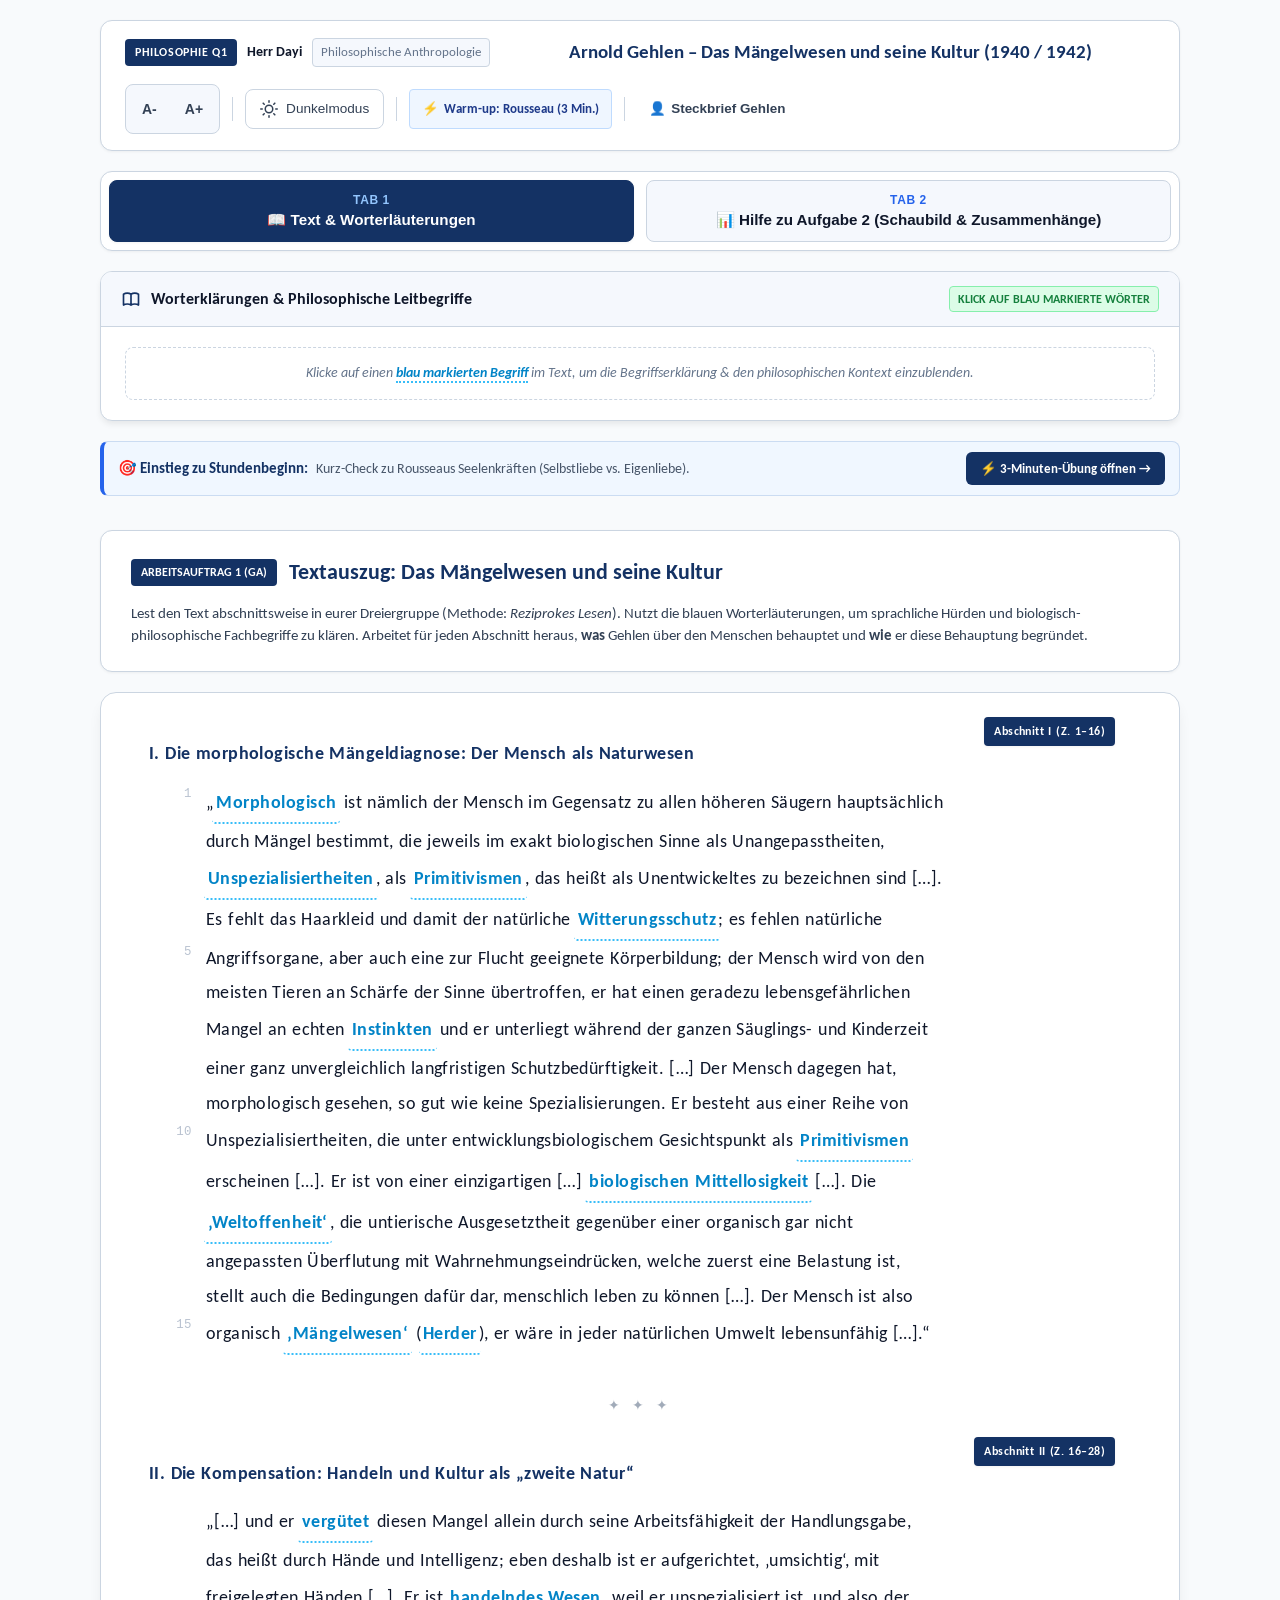
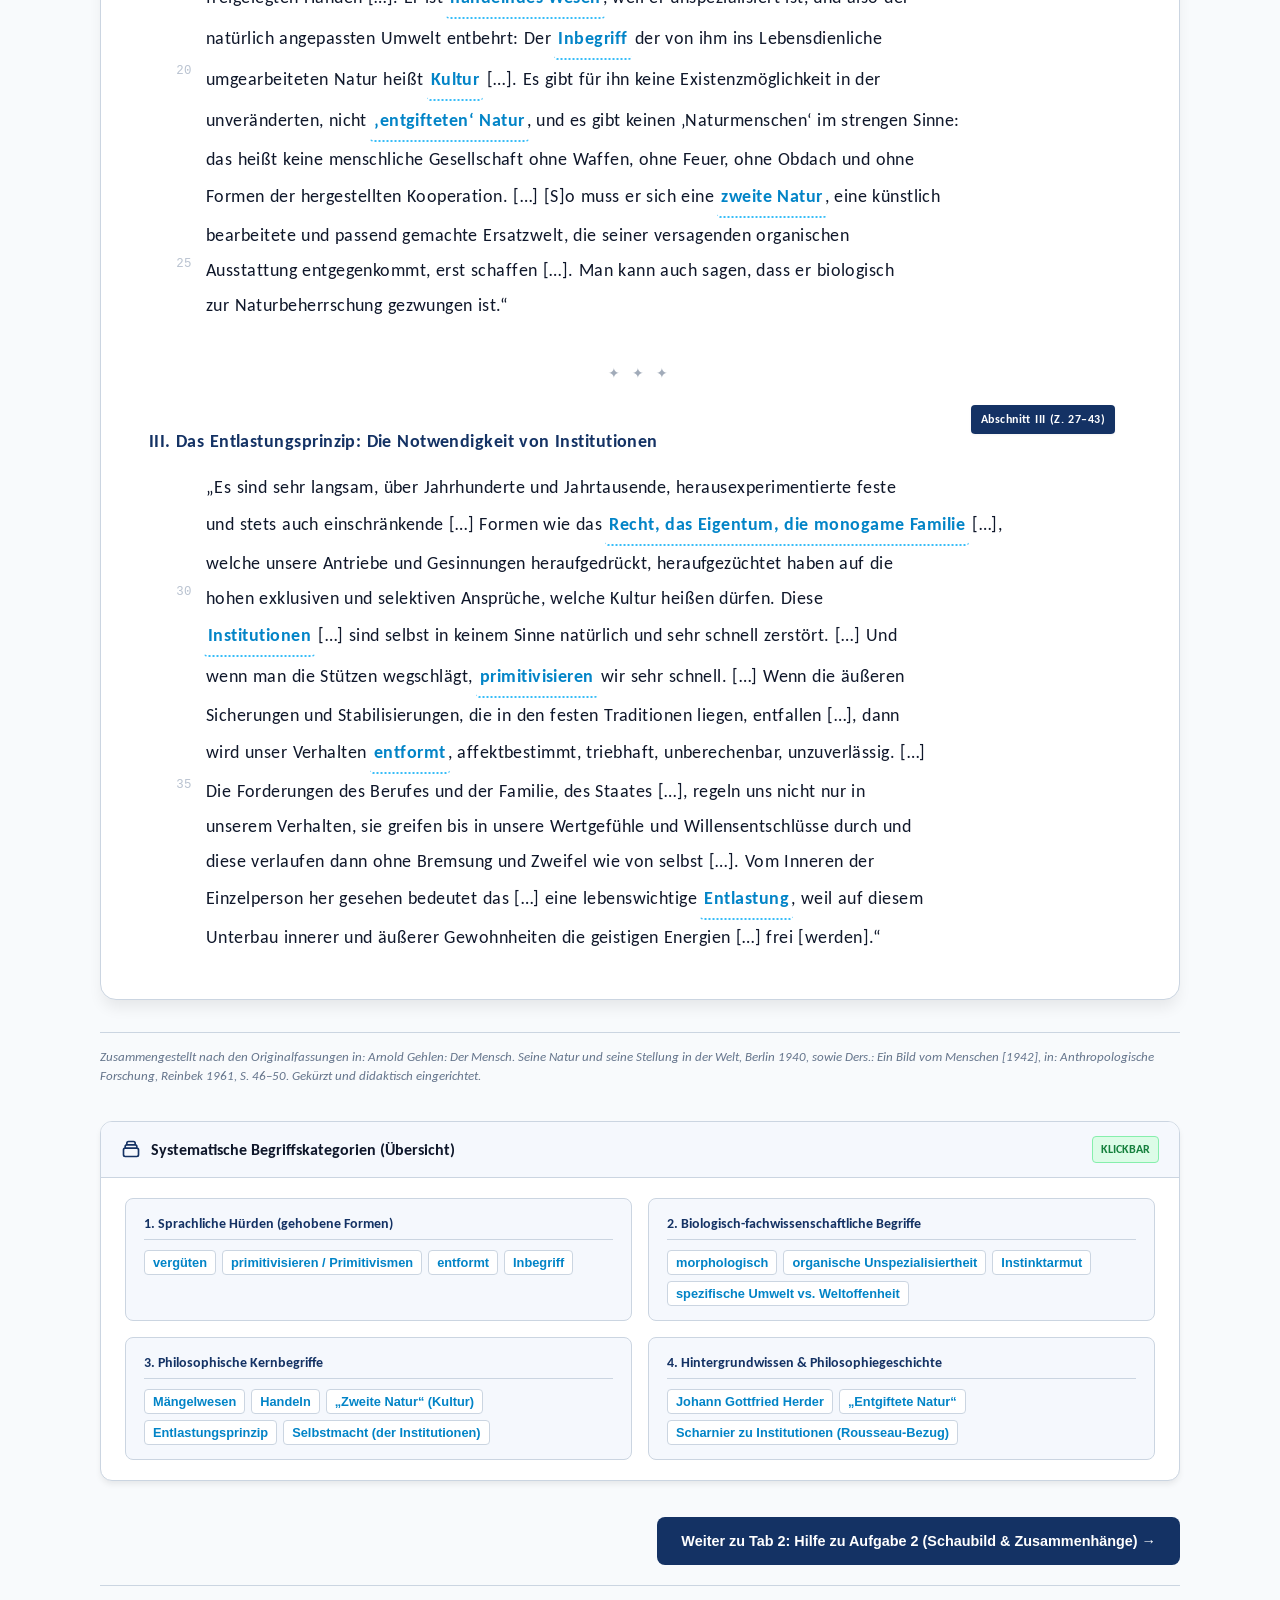
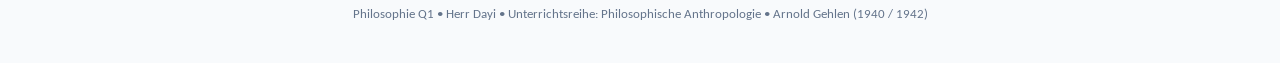
==== commit 7c08059d: "Add interactive digital Rousseau re-activation exercise and presentation" ====
--- a/index.html
+++ b/index.html
@@ -34,6 +34,10 @@
                     <span id="theme-text">Dunkelmodus</span>
                 </button>
                 <div class="divider"></div>
+                <a href="reaktivierung.html" class="icon-btn" title="Vorwissen-Check: Rousseaus Seelenkräfte (3 Min.)" style="width: auto; padding: 6px 12px; font-size: 0.84rem; font-weight: 600; display: inline-flex; align-items: center; gap: 5px; text-decoration: none; background: #eff6ff; color: #1e3a8a; border: 1px solid #bfdbfe;">
+                    <span>⚡</span> Warm-up: Rousseau (3 Min.)
+                </a>
+                <div class="divider"></div>
                 <button id="btn-bio-modal" class="icon-btn bio-btn" title="Steckbrief & Kurzbiografie zu Arnold Gehlen" style="width: auto; padding: 6px 12px; font-size: 0.84rem; font-weight: 600; display: inline-flex; align-items: center; gap: 5px;">
                     <span>👤</span> Steckbrief Gehlen
                 </button>
@@ -88,6 +92,17 @@
             <!-- TAB 1: TEXT & WORTERLÄUTERUNGEN                                 -->
             <!-- =============================================================== -->
             <div class="chap-panel active" id="chap-panel-text">
+
+                <!-- Warm-up Banner für den Stundenbeginn -->
+                <div style="background: #f0f7ff; border: 1px solid #cbdcf2; border-left: 4px solid #2563eb; border-radius: 8px; padding: 10px 14px; margin-bottom: 14px; display: flex; justify-content: space-between; align-items: center; flex-wrap: wrap; gap: 8px;">
+                    <div>
+                        <strong style="color: #143264; font-size: 0.94rem;">🎯 Einstieg zu Stundenbeginn:</strong>
+                        <span style="color: #475569; font-size: 0.88rem; margin-left: 4px;">Kurz-Check zu Rousseaus Seelenkräften (Selbstliebe vs. Eigenliebe).</span>
+                    </div>
+                    <a href="reaktivierung.html" style="background: #143264; color: #ffffff; padding: 6px 14px; border-radius: 6px; font-weight: 600; font-size: 0.84rem; text-decoration: none; display: inline-flex; align-items: center; gap: 5px;">
+                        ⚡ 3-Minuten-Übung öffnen →
+                    </a>
+                </div>
 
                 <!-- Hinweiskasten zur Texterschließung -->
                 <div class="step-guide-card">
@@ -263,127 +278,13 @@
                     </div>
                 </div>
 
-                <!-- 1. Die 5 Bausteine für euer Schaubild -->
+                <!-- Interaktiver Beziehungs- & Verben-Finder (Exklusives Hilfstool für Aufgabe 2) -->
                 <div class="card mt-3">
                     <div class="card-header">
                         <div class="card-header-left">
                             <svg class="card-icon" xmlns="http://www.w3.org/2000/svg" fill="none" viewBox="0 0 24 24" stroke="currentColor">
-                                <path stroke-linecap="round" stroke-linejoin="round" stroke-width="2" d="M19 11H5m14 0a2 2 0 012 2v6a2 2 0 01-2 2H5a2 2 0 01-2-2v-6a2 2 0 012-2m14 0V9a2 2 0 00-2-2M5 11V9a2 2 0 012-2m0 0V5a2 2 0 012-2h6a2 2 0 012 2v2M7 7h10" />
+                                <path stroke-linecap="round" stroke-linejoin="round" stroke-width="2" d="M13.828 10.172a4 4 0 00-5.656 0l-4 4a4 4 0 105.656 5.656l1.102-1.101m-.758-4.899a4 4 0 005.656 0l4-4a4 4 0 00-5.656-5.656l-1.1 1.1" />
                             </svg>
-                            <h2>1. Die 5 Bausteine für euer Schaubild</h2>
-                        </div>
-                        <span class="vocab-hint-badge">Karten antippen</span>
-                    </div>
-                    <div class="card-body">
-                        <p class="mb-3 text-muted">
-                            Jeder der 5 Schlüsselbegriffe erfüllt eine bestimmte Funktion in Gehlens Systematik. Nutzt die Karten als Inspiration für eure Kästen und Pfeile auf dem Arbeitsblatt (Klick auf eine Karte wählt sie unten im Finder aus):
-                        </p>
-
-                        <div class="concept-cards-grid">
-                            <!-- Baustein 1: Mängelwesen -->
-                            <div class="concept-card" data-concept="maengelwesen">
-                                <div class="concept-card-header">
-                                    <span class="concept-role-badge role-biologie">Biologische Basis</span>
-                                    <h3 class="concept-title">Mängelwesen</h3>
-                                </div>
-                                <p class="concept-def">
-                                    Der Mensch ist morphologisch unspezialisiert, mittellos, instinktarm und ohne natürlichen Witterungs- oder Waffenschutz. In reiner Roh-Natur lebensunfähig.
-                                </p>
-                                <div class="concept-arrows-box">
-                                    <span class="arrows-label">Pfeil-Verbindungen zum Zeichnen:</span>
-                                    <ul class="concept-arrow-list">
-                                        <li><span class="arrow-sym">&rarr;</span> <strong>bedingt:</strong> Weltoffenheit (Reizüberflutung)</li>
-                                        <li><span class="arrow-sym">&rarr;</span> <strong>wird kompensiert durch:</strong> Handeln</li>
-                                        <li><span class="arrow-sym">&larr;</span> <strong>wird entlastet von:</strong> Institutionen</li>
-                                    </ul>
-                                </div>
-                            </div>
-
-                            <!-- Baustein 2: Weltoffenheit -->
-                            <div class="concept-card" data-concept="weltoffenheit">
-                                <div class="concept-card-header">
-                                    <span class="concept-role-badge role-herausforderung">Belastung &amp; Chance</span>
-                                    <h3 class="concept-title">Weltoffenheit</h3>
-                                </div>
-                                <p class="concept-def">
-                                    Keine feste Einpassung in eine geschlossene Nische („Umwelt“). Ungefilterte Ausgesetztheit gegenüber einer chaotischen Flut von Sinnesreizen ohne schützende Instinkte.
-                                </p>
-                                <div class="concept-arrows-box">
-                                    <span class="arrows-label">Pfeil-Verbindungen zum Zeichnen:</span>
-                                    <ul class="concept-arrow-list">
-                                        <li><span class="arrow-sym">&larr;</span> <strong>folgt aus:</strong> Instinktarmut des Mängelwesens</li>
-                                        <li><span class="arrow-sym">&rarr;</span> <strong>erzwingt:</strong> tätiges Handeln (zur Lebensbewältigung)</li>
-                                        <li><span class="arrow-sym">&rarr;</span> <strong>ermöglicht:</strong> weltweite Anpassungsfähigkeit</li>
-                                    </ul>
-                                </div>
-                            </div>
-
-                            <!-- Baustein 3: Handeln -->
-                            <div class="concept-card" data-concept="handeln">
-                                <div class="concept-card-header">
-                                    <span class="concept-role-badge role-handlung">Aktive Kompensation</span>
-                                    <h3 class="concept-title">Handeln</h3>
-                                </div>
-                                <p class="concept-def">
-                                    Planvoller, vorausschauender Eingriff in die Umwelt mit Intellekt, aufrechtem Gang und freigelegten Händen. Der Mensch ist handelndes Wesen aus Notwendigkeit.
-                                </p>
-                                <div class="concept-arrows-box">
-                                    <span class="arrows-label">Pfeil-Verbindungen zum Zeichnen:</span>
-                                    <ul class="concept-arrow-list">
-                                        <li><span class="arrow-sym">&rarr;</span> <strong>kompensiert:</strong> organische Mittellosigkeit</li>
-                                        <li><span class="arrow-sym">&rarr;</span> <strong>bändigt:</strong> die Reizüberflutung der Weltoffenheit</li>
-                                        <li><span class="arrow-sym">&rarr;</span> <strong>schafft &amp; erzeugt:</strong> Kultur („zweite Natur“)</li>
-                                    </ul>
-                                </div>
-                            </div>
-
-                            <!-- Baustein 4: Kultur -->
-                            <div class="concept-card" data-concept="kultur">
-                                <div class="concept-card-header">
-                                    <span class="concept-role-badge role-kultur">Künstliche Ersatzwelt</span>
-                                    <h3 class="concept-title">Kultur</h3>
-                                </div>
-                                <p class="concept-def">
-                                    Die vom Menschen planvoll „ins Lebensdienliche umgearbeitete“ Natur (Werkzeuge, Waffen, Kleidung, Häuser, Sprache). Die lebensnotwendige „zweite Natur“.
-                                </p>
-                                <div class="concept-arrows-box">
-                                    <span class="arrows-label">Pfeil-Verbindungen zum Zeichnen:</span>
-                                    <ul class="concept-arrow-list">
-                                        <li><span class="arrow-sym">&larr;</span> <strong>entsteht durch:</strong> vorausschauendes Handeln</li>
-                                        <li><span class="arrow-sym">&rarr;</span> <strong>sichert Überleben des:</strong> Mängelwesens</li>
-                                        <li><span class="arrow-sym">&rarr;</span> <strong>benötigt:</strong> dauerhafte Institutionen</li>
-                                    </ul>
-                                </div>
-                            </div>
-
-                            <!-- Baustein 5: Institutionen -->
-                            <div class="concept-card" data-concept="institutionen">
-                                <div class="concept-card-header">
-                                    <span class="concept-role-badge role-institution">Ordnung &amp; Entlastung</span>
-                                    <h3 class="concept-title">Institutionen</h3>
-                                </div>
-                                <p class="concept-def">
-                                    Dauerhafte überindividuelle Ordnungen (Recht, Familie, Staat, Beruf). Sie kanalisieren unberechenbare Triebe und routinieren Entscheidungen („wie von selbst“).
-                                </p>
-                                <div class="concept-arrows-box">
-                                    <span class="arrows-label">Pfeil-Verbindungen zum Zeichnen:</span>
-                                    <ul class="concept-arrow-list">
-                                        <li><span class="arrow-sym">&larr;</span> <strong>stabilisieren:</strong> die Kultur gegen Chaos und Verfall</li>
-                                        <li><span class="arrow-sym">&rarr;</span> <strong>entlasten:</strong> das Mängelwesen von ständiger Entscheidungsnot</li>
-                                        <li><span class="arrow-sym">&rarr;</span> <strong>setzen frei:</strong> geistige Energien für Reflexion, Wissenschaft &amp; Kunst</li>
-                                    </ul>
-                                </div>
-                            </div>
-                        </div>
-
-                    </div>
-                </div>
-
-                <!-- 2. Interaktiver Beziehungs- & Verben-Finder (Pfeil-Beschriftung) -->
-                <div class="card mt-4">
-                    <div class="card-header">
-                        <div class="card-header-left">
-                            <span class="chain-badge-icon">2</span>
                             <h2>Interaktiver Beziehungs- &amp; Verben-Finder für Pfeile</h2>
                         </div>
                         <span class="vocab-hint-badge">Begriffe verknüpfen</span>
@@ -427,12 +328,12 @@
                                     <span class="relation-pair-label" id="relPairLabel">Handeln &rarr; Kultur</span>
                                 </div>
                                 <p class="relation-explanation" id="relExplanation">
-                                    Durch planvolles Handeln formt der Mensch die lebensfeindliche Roh-Natur in eine lebensdienliche künstliche Ersatzwelt um: die <strong>Kultur als „zweite Natur“</strong>.
+                                    Durch Verstand und Handeinsatz arbeitet der Mensch die Natur planvoll ins Lebensdienliche um: Der Inbegriff dieser umgearbeiteten Natur heißt Kultur („zweite Natur“).
                                 </p>
                                 <div class="relation-sentence-box">
                                     <span class="relation-label-small">Formulierungsvorschlag für euer Arbeitsblatt:</span>
                                     <p class="relation-sentence" id="relSentence">
-                                        <em>„Durch tätiges Handeln kompensiert der Mensch seine organischen Mängel und schafft sich in Form der Kultur eine schützende zweite Natur.“</em>
+                                        <em>„Durch planvolles Handeln formt der Mensch die lebensfeindliche Roh-Natur um und schafft sich die Kultur als zweite Natur.“</em>
                                     </p>
                                 </div>
                             </div>
@@ -485,193 +386,6 @@
                     </div>
                 </div>
 
-                <!-- 3. Struktur-Ideen & Ausklappbares Muster-Schaubild -->
-                <div class="card mt-4">
-                    <div class="card-header">
-                        <div class="card-header-left">
-                            <span class="chain-badge-icon">3</span>
-                            <h2>Struktur-Ideen für euer Schaubild (Wie könnt ihr es zeichnen?)</h2>
-                        </div>
-                    </div>
-                    <div class="card-body">
-                        <p class="mb-3 text-muted">
-                            Auf dem Arbeitsblatt seid ihr in der graphischen Gestaltung frei! Hier sind drei bewährte Anordnungs-Muster:
-                        </p>
-
-                        <div class="model-ideas-grid">
-                            <!-- Idee 1 -->
-                            <div class="model-idea-card">
-                                <div class="model-idea-icon">➡️</div>
-                                <h4>Modell A: Kompensations-Linie</h4>
-                                <p class="model-idea-desc">
-                                    <strong>Problem &rarr; Lösung &rarr; Ordnung:</strong> Ihr ordnet die Begriffe als logischen Entwicklungsprozess an: Vom biologischen Mangel über die Weltoffenheit zum handelnden Eingriff, der Kultur und Institutionen hervorbringt.
-                                </p>
-                                <div class="model-mini-sketch">
-                                    [Mängelwesen / Weltoffenheit] &rarr; [Handeln] &rarr; [Kultur] &rarr; [Institutionen]
-                                </div>
-                            </div>
-
-                            <!-- Idee 2 -->
-                            <div class="model-idea-card">
-                                <div class="model-idea-icon">🏛️</div>
-                                <h4>Modell B: Schichten- / Säulenmodell</h4>
-                                <p class="model-idea-desc">
-                                    <strong>Fundament &amp; Überbau:</strong> Unten liegt die biologische Basis (Mängelwesen &amp; Weltoffenheit). Das Handeln dient als verbindende Brücke. Kultur bildet die materielle Ebene und Institutionen das schützende gesellschaftliche Dach.
-                                </p>
-                                <div class="model-mini-sketch">
-                                    Dach: [Institutionen] <br>Ebene: [Kultur] <br>Brücke: [Handeln] <br>Basis: [Mängelwesen &amp; Weltoffenheit]
-                                </div>
-                            </div>
-
-                            <!-- Idee 3 -->
-                            <div class="model-idea-card">
-                                <div class="model-idea-icon">🔄</div>
-                                <h4>Modell C: Entlastungs-Kreislauf</h4>
-                                <p class="model-idea-desc">
-                                    <strong>Mit Rückkopplung:</strong> Der biologisch unvollständige Mensch erschafft handelnd Kultur und Institutionen. Die Institutionen wirken dann mit einem Rückkopplungspfeil auf ihn zurück und <em>entlasten</em> ihn von Reizüberflutung und Triebchaos.
-                                </p>
-                                <div class="model-mini-sketch">
-                                    Mängelwesen &rarr; Handeln &rarr; Kultur/Institutionen &crarr; (entlasten Mängelwesen)
-                                </div>
-                            </div>
-                        </div>
-
-                        <!-- Ausklappbares Muster-Schaubild zur Selbstkontrolle -->
-                        <div class="mt-4 pt-2">
-                            <button class="help-btn h-title" id="btn-toggle-diagram" style="width: 100%; justify-content: center; font-size: 0.95rem; padding: 12px 18px;">
-                                💡 Ein mögliches Muster-Schaubild anzeigen (zur Selbstkontrolle)
-                            </button>
-
-                            <div class="help-box hidden mt-3" id="box-muster-schaubild">
-                                <h4 class="mb-2" style="font-size: 1.05rem; color: #78350f;">Muster-Schaubild: Gehlens anthropologisches System</h4>
-                                <p class="mb-3" style="font-size: 0.88rem;">
-                                    So könnte eine vollständige Strukturierung auf eurem Arbeitsblatt aussehen. Beachtet besonders den Rückkopplungspfeil des <strong>Entlastungsprinzips</strong>:
-                                </p>
-
-                                <!-- Visuelles CSS-Diagramm -->
-                                <div class="visual-diagram-container">
-                                    
-                                    <!-- Reihe 1: Die biologische Ausgangslage -->
-                                    <div class="diag-row diag-row-problem">
-                                        <div class="diag-box diag-danger">
-                                            <span class="diag-box-role">Biologisches Defizit</span>
-                                            <strong>Mängelwesen</strong>
-                                            <small>Organisch unspezialisiert, wehrlos, instinktarm</small>
-                                        </div>
-                                        <div class="diag-connector-horizontal">
-                                            <span class="connector-verb">bedingt &amp; erzeugt</span>
-                                            <span class="connector-line">&rarr;</span>
-                                        </div>
-                                        <div class="diag-box diag-warning">
-                                            <span class="diag-box-role">Akute Bedrohung</span>
-                                            <strong>Weltoffenheit</strong>
-                                            <small>Reizüberflutung, keine feste ökologische Nische</small>
-                                        </div>
-                                    </div>
-
-                                    <!-- Vertikaler Übergang: Zwang zum Handeln -->
-                                    <div class="diag-row-vertical-connector">
-                                        <div class="diag-vert-arrow">
-                                            <span class="connector-verb-vert">&darr; zwingt biologisch zur tätigen Naturbeherrschung (Kompensation) &darr;</span>
-                                        </div>
-                                    </div>
-
-                                    <!-- Reihe 2: Die aktive Brücke -->
-                                    <div class="diag-row diag-row-action">
-                                        <div class="diag-box diag-primary diag-action-center">
-                                            <span class="diag-box-role">Dreh- und Angelpunkt</span>
-                                            <strong>Handeln</strong>
-                                            <small>Planvoller Werkzeug- &amp; Verstandeseinsatz, aufrechter Gang, Kooperation</small>
-                                        </div>
-                                    </div>
-
-                                    <!-- Vertikaler Übergang: Schafft Kultur -->
-                                    <div class="diag-row-vertical-connector">
-                                        <div class="diag-vert-arrow">
-                                            <span class="connector-verb-vert">&darr; bringt hervor und stabilisiert &darr;</span>
-                                        </div>
-                                    </div>
-
-                                    <!-- Reihe 3: Die künstliche Überlebenswelt -->
-                                    <div class="diag-row diag-row-solution">
-                                        <div class="diag-box diag-success">
-                                            <span class="diag-box-role">Künstliche Ersatzwelt</span>
-                                            <strong>Kultur</strong>
-                                            <small>„Zweite Natur“: Werkzeuge, Waffen, Kleidung, Sprache, Behausungen</small>
-                                        </div>
-                                        <div class="diag-connector-horizontal">
-                                            <span class="connector-verb">benötigt soziale Ordnung</span>
-                                            <span class="connector-line">&rarr;</span>
-                                        </div>
-                                        <div class="diag-box diag-purple">
-                                            <span class="diag-box-role">Dauerhafte Schutzmauern</span>
-                                            <strong>Institutionen</strong>
-                                            <small>Recht, Familie, Staat, Traditionen, Berufsrollen</small>
-                                        </div>
-                                    </div>
-
-                                    <!-- Rückkopplung: Das Entlastungsprinzip -->
-                                    <div class="diag-feedback-box mt-3">
-                                        <div class="feedback-badge">🔄 Das Entlastungsprinzip (Rückkopplung):</div>
-                                        <p class="feedback-text">
-                                            Die <strong>Institutionen</strong> wirken unmittelbar auf das <strong>Mängelwesen</strong> zurück: Sie entlasten den reizüberfluteten Menschen von ständiger Entscheidungsnot, bändigen unberechenbare Triebe („wie von selbst“) und setzen kognitive Energien frei für Wissenschaft, Kunst und Reflexion.
-                                        </p>
-                                    </div>
-
-                                </div>
-                            </div>
-                        </div>
-
-                    </div>
-                </div>
-
-                <!-- 4. Schnelldenker-Aufgabe: Die Wolfskinder Amala und Kamala -->
-                <div class="card schnelldenker-card mt-4">
-                    <div class="card-header schnelldenker-header">
-                        <div class="card-header-left">
-                            <span class="schnelldenker-badge">⭐ Schnelldenker-Aufgabe</span>
-                            <h2>Der historische Fall der „Wolfskinder“ Amala und Kamala</h2>
-                        </div>
-                    </div>
-                    <div class="card-body">
-                        <div class="schnelldenker-intro">
-                            <p>
-                                <strong>Aufgabe vom Arbeitsblatt:</strong> <em>Recherchiert den historischen Fall der „Wolfskinder“ Amala und Kamala (Indien, 1920er Jahre). Erklärt anhand von Gehlens Theorie, warum diese Kinder ohne menschliche Kultur und Sprache kaum überlebensfähig waren und sich nach ihrer Entdeckung extrem schwer taten, menschliches Verhalten zu erlernen.</em>
-                            </p>
-                        </div>
-
-                        <!-- Fallbeschreibung & Gehlen-Transfer -->
-                        <div class="wolfskinder-grid mt-3">
-                            <div class="wolf-fact-box">
-                                <h4>📜 Der historische Hintergrund:</h4>
-                                <p>
-                                    1920 wurden in einem Wolfsbau in Indien zwei verwahrloste Mädchen (ca. 1½ und 8 Jahre) entdeckt. Sie liefen auf allen vieren, fraßen rohes Fleisch, heulten nachts, besaßen keinerlei Sprache und zeigten extreme Kälteunempfindlichkeit. Trotz jahrelanger Fürsorge im Waisenhaus lernten sie nur mühsam den aufrechten Gang und kaum mehr als 30–40 Wörter; beide starben früh.
-                                </p>
-                            </div>
-                            <div class="wolf-fact-box">
-                                <h4>🧠 Anthropologische Deutung nach Gehlen:</h4>
-                                <ul class="wolf-interpretation-list">
-                                    <li><strong>Kein „edler Naturzustand“:</strong> Gehlen widerlegt Rousseau. Ohne Kultur gibt es keinen glücklichen „Naturmenschen“; der Mensch ist ohne menschliche Kulturwelt verkümmert und hilflos.</li>
-                                    <li><strong>Kultur als Existenzbedingung:</strong> Da der Mensch biologisch instinktarm und unspezialisiert ist, müssen Sprache, aufrechter Gang und Verhalten durch Sozialisation und Institutionen erlernt werden.</li>
-                                    <li><strong>Verpasste Entlastung:</strong> Fehlen in der Kindheit die kulturellen Prägungen, bleibt das Gehirn der rohen Umwelt ausgesetzt; eine spätere „Entlastung“ durch Institutionen gelingt nur noch bruchstückhaft.</li>
-                                </ul>
-                            </div>
-                        </div>
-
-                        <!-- Ausklappbarer Leitfaden für Schnelldenker -->
-                        <div class="mt-3">
-                            <button class="help-btn h-title" id="btn-toggle-wolf-solution">
-                                🔍 Schnelldenker-Musterlösung für die Präsentation einblenden
-                            </button>
-                            <div class="help-box hidden mt-2" id="box-wolf-solution">
-                                <strong>Formulierungshilfe für Schnelldenker:</strong><br>
-                                <em>„Der Fall Amala und Kamala beweist Gehlens Kernthese, dass der Mensch kein reines Naturwesen sein kann. Weil der Mensch ein instinktarmes Mängelwesen ist, ist er von Geburt an existenziell darauf angewiesen, in eine künstliche ‚zweite Natur‘ (Kultur, Sprache, Werkzeuge) hineinzuwachsen. Werden diese Kulturleistungen und Institutionen vorenthalten, verkümmert der Mensch biologisch und sozial. Menschsein ist bei Gehlen kein angeborener Automatismus, sondern das handelnde Erlernen und Verinnerlichen von Kultur.“</em>
-                            </div>
-                        </div>
-
-                    </div>
-                </div>
-
                 <div class="step-transition-bar mt-4">
                     <button class="next-step-btn" data-goto-step="text">
                         &larr; Zurück zu Tab 1: Text &amp; Worterläuterungen
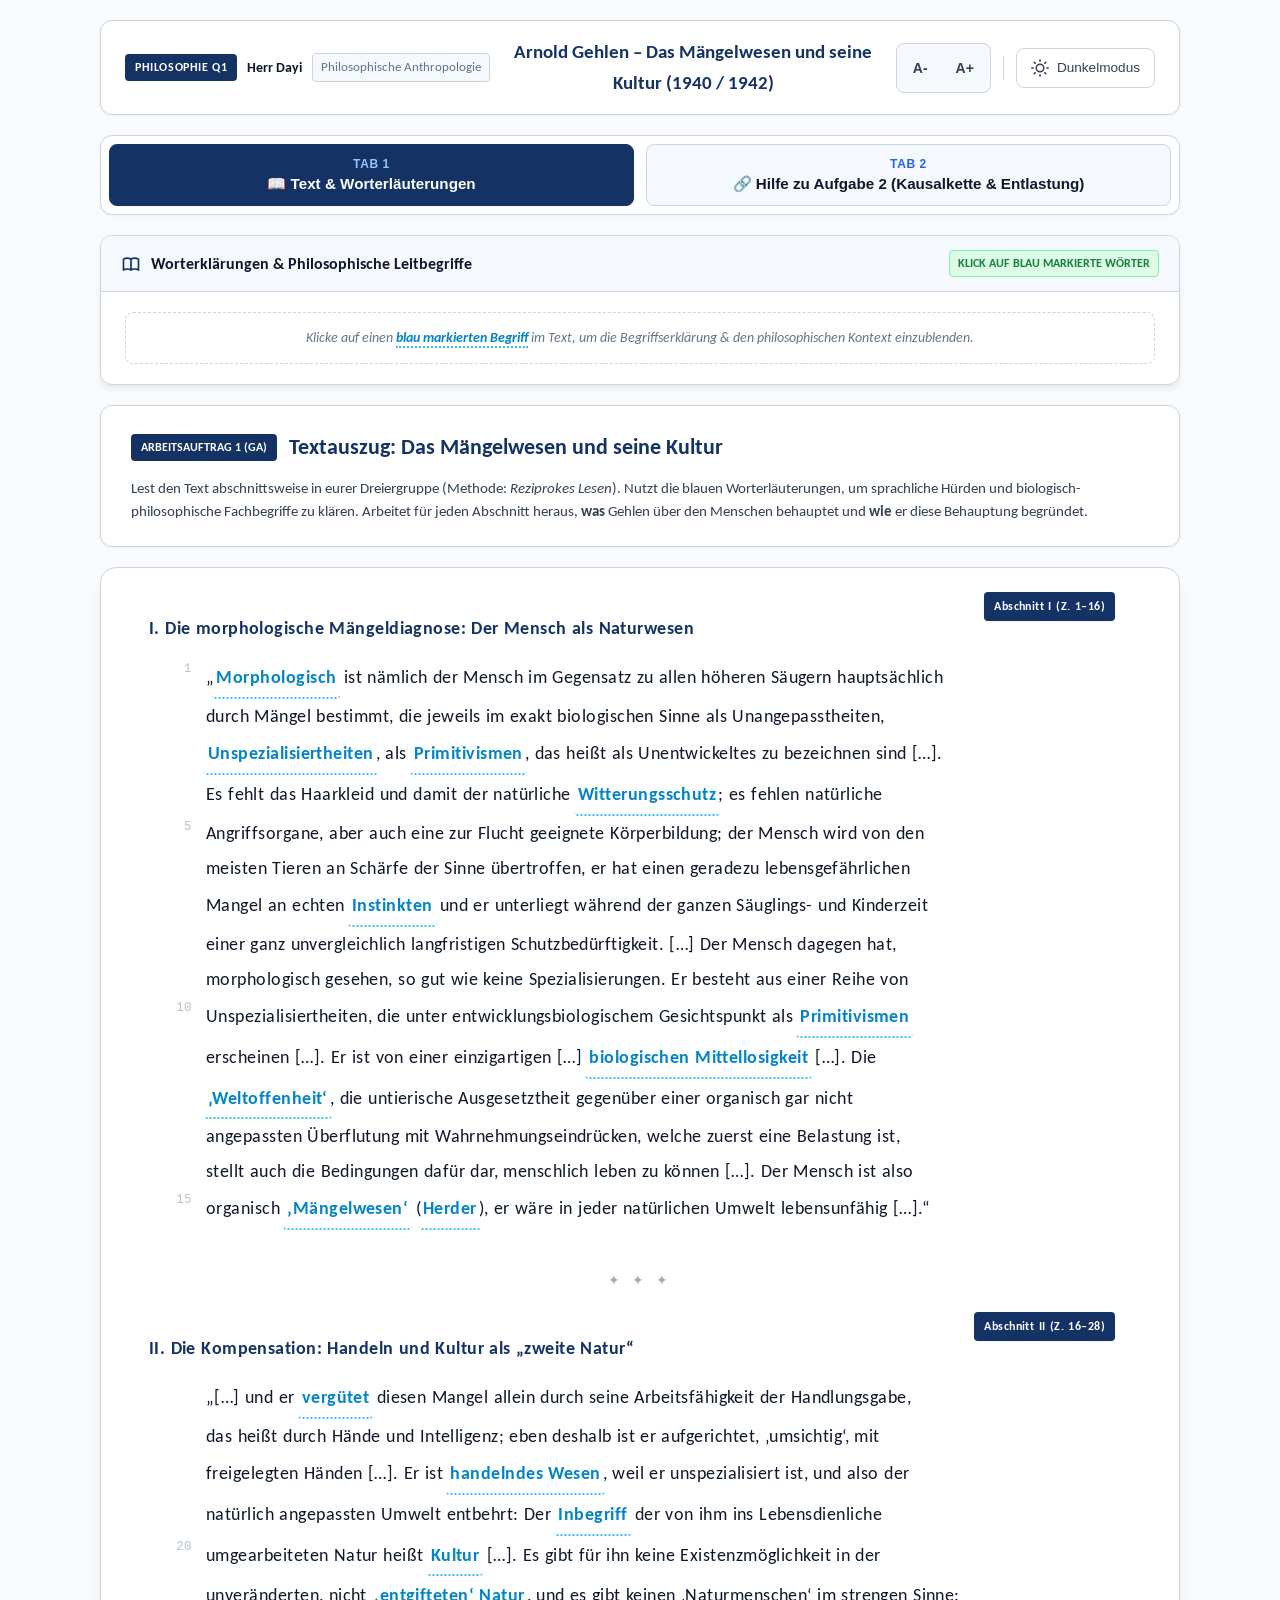
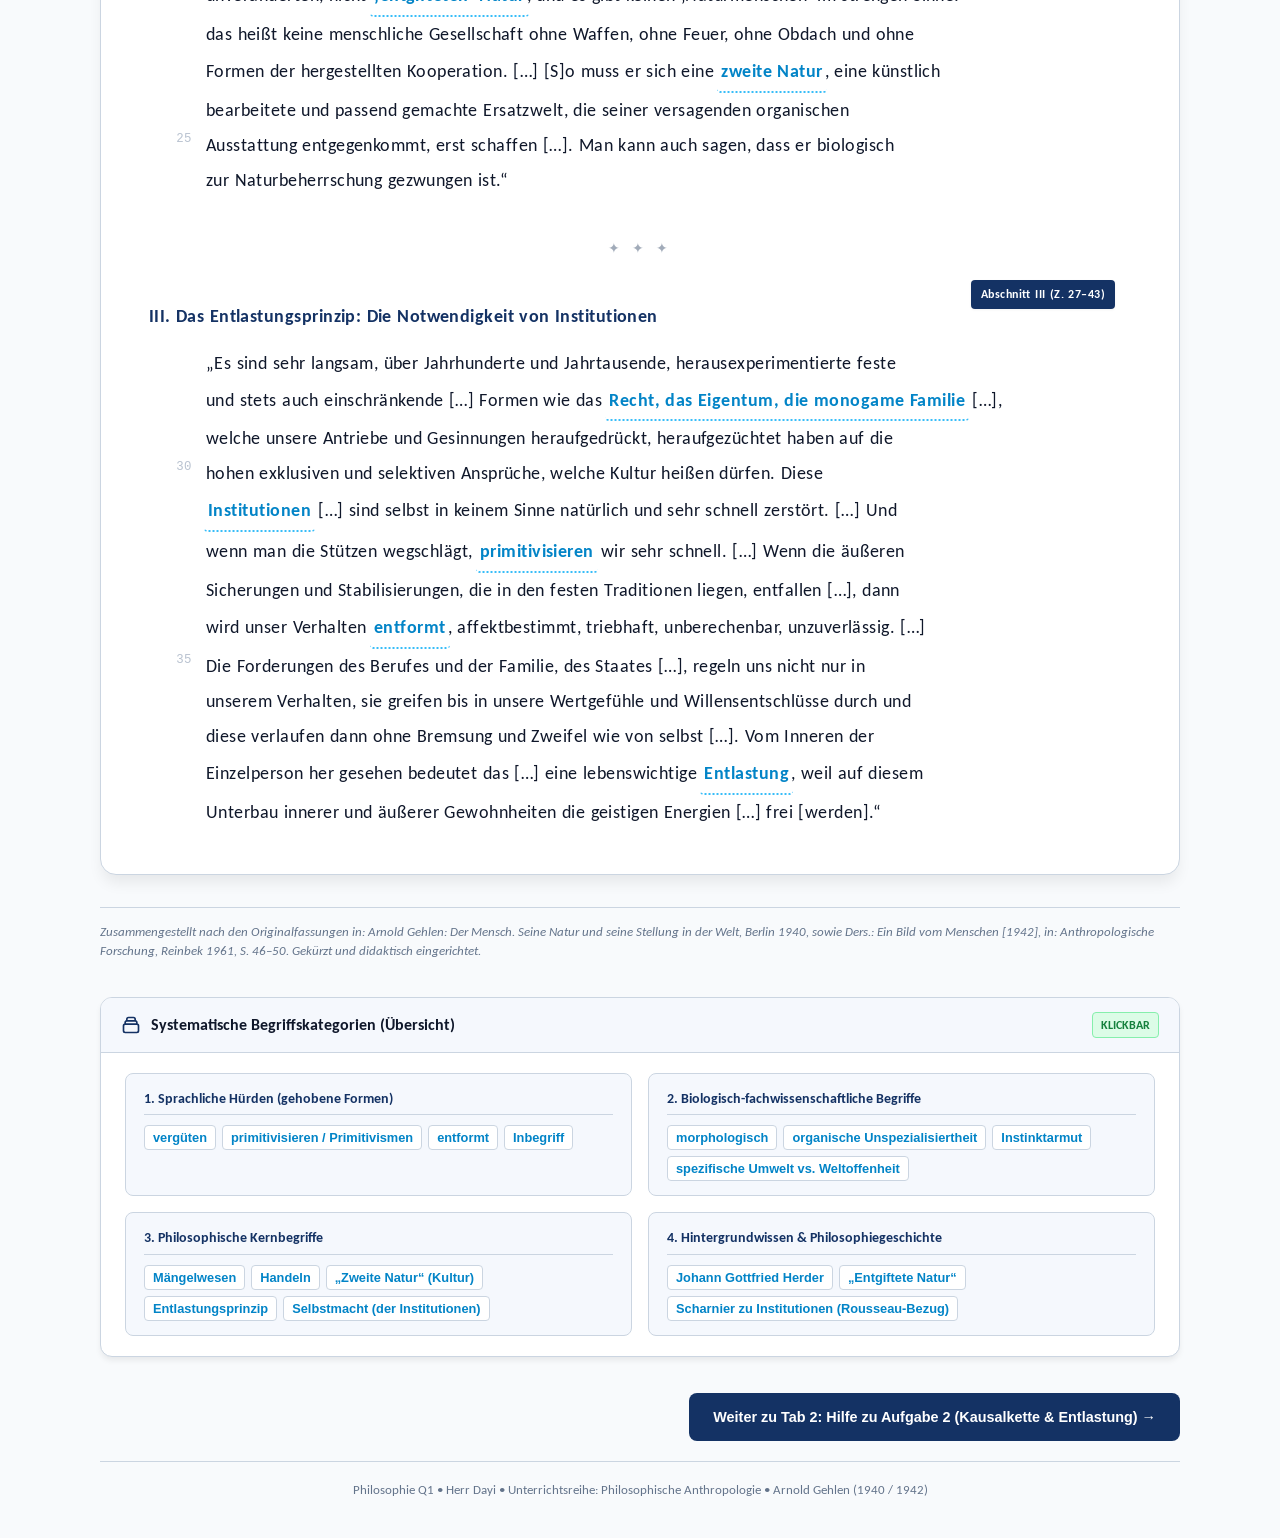
==== commit 689cdae2: "Organize Gehlen into Arbeitsblätter and Lernumgebung subdirectories" ====
--- a/index.html
+++ b/index.html
@@ -2,428 +2,11 @@
 <html lang="de">
 <head>
     <meta charset="UTF-8">
-    <meta name="viewport" content="width=device-width, initial-scale=1.0">
-    <title>Arnold Gehlen: Das Mängelwesen und seine Kultur (1940 / 1942) – Interaktive Texterschließung</title>
-    <!-- Google Fonts: Carlito (metrisch kompatibel mit Calibri, LRS-freundlich) & Inter -->
-    <link rel="preconnect" href="https://fonts.googleapis.com">
-    <link rel="preconnect" href="https://fonts.gstatic.com" crossorigin>
-    <link href="https://fonts.googleapis.com/css2?family=Carlito:ital,wght@0,400;0,700;1,400;1,700&family=Inter:wght@400;500;600;700&display=swap" rel="stylesheet">
-    <link rel="stylesheet" href="style.css">
+    <meta http-equiv="refresh" content="0; url=Lernumgebung/">
+    <title>Arnold Gehlen: Lernumgebung</title>
+    <script>window.location.href = "Lernumgebung/";</script>
 </head>
-<body class="light-mode">
-    <div class="app-container">
-        <!-- Top App Header -->
-        <header class="app-header">
-            <div class="header-left">
-                <span class="badge">Philosophie Q1</span>
-                <span class="instructor">Herr Dayi</span>
-                <span class="topic-tag">Philosophische Anthropologie</span>
-            </div>
-            <div class="header-center">
-                <h1 class="header-title">Arnold Gehlen – Das Mängelwesen und seine Kultur (1940 / 1942)</h1>
-            </div>
-            <div class="header-right">
-                <div class="control-group">
-                    <button id="btn-text-decrease" class="icon-btn" title="Schriftgröße verkleinern" aria-label="Schrift verkleinern">A-</button>
-                    <button id="btn-text-increase" class="icon-btn" title="Schriftgröße vergrößern" aria-label="Schrift vergrößern">A+</button>
-                </div>
-                <div class="divider"></div>
-                <button id="btn-theme-toggle" class="theme-toggle-btn" title="Farbschema wechseln" aria-label="Farbschema wechseln">
-                    <svg class="sun-icon" xmlns="http://www.w3.org/2000/svg" width="18" height="18" viewBox="0 0 24 24" fill="none" stroke="currentColor" stroke-width="2" stroke-linecap="round" stroke-linejoin="round"><circle cx="12" cy="12" r="5"></circle><line x1="12" y1="1" x2="12" y2="3"></line><line x1="12" y1="21" x2="12" y2="23"></line><line x1="4.22" y1="4.22" x2="5.64" y2="5.64"></line><line x1="18.36" y1="18.36" x2="19.78" y2="19.78"></line><line x1="1" y1="12" x2="3" y2="12"></line><line x1="21" y1="12" x2="23" y2="12"></line><line x1="4.22" y1="19.78" x2="5.64" y2="18.36"></line><line x1="18.36" y1="5.64" x2="19.78" y2="4.22"></line></svg>
-                    <svg class="moon-icon" xmlns="http://www.w3.org/2000/svg" width="18" height="18" viewBox="0 0 24 24" fill="none" stroke="currentColor" stroke-width="2" stroke-linecap="round" stroke-linejoin="round"><path d="M21 12.79A9 9 0 1 1 11.21 3 7 7 0 0 0 21 12.79z"></path></svg>
-                    <span id="theme-text">Dunkelmodus</span>
-                </button>
-                <div class="divider"></div>
-                <a href="reaktivierung.html" class="icon-btn" title="Vorwissen-Check: Rousseaus Seelenkräfte (3 Min.)" style="width: auto; padding: 6px 12px; font-size: 0.84rem; font-weight: 600; display: inline-flex; align-items: center; gap: 5px; text-decoration: none; background: #eff6ff; color: #1e3a8a; border: 1px solid #bfdbfe;">
-                    <span>⚡</span> Warm-up: Rousseau (3 Min.)
-                </a>
-                <div class="divider"></div>
-                <button id="btn-bio-modal" class="icon-btn bio-btn" title="Steckbrief & Kurzbiografie zu Arnold Gehlen" style="width: auto; padding: 6px 12px; font-size: 0.84rem; font-weight: 600; display: inline-flex; align-items: center; gap: 5px;">
-                    <span>👤</span> Steckbrief Gehlen
-                </button>
-            </div>
-        </header>
-
-        <!-- Top Navigation: Exakt 2 Tabs auf Wunsch des Nutzers -->
-        <nav class="top-chapter-nav" aria-label="Navigation">
-            <button class="chap-tab-btn active" data-chap-tab="text">
-                <span class="step-num">Tab 1</span>
-                <span class="step-label">📖 Text & Worterläuterungen</span>
-            </button>
-            <button class="chap-tab-btn" data-chap-tab="aufgabe2">
-                <span class="step-num">Tab 2</span>
-                <span class="step-label">📊 Hilfe zu Aufgabe 2 (Schaubild & Zusammenhänge)</span>
-            </button>
-        </nav>
-
-        <!-- Main Content Area -->
-        <main class="app-content-full">
-
-            <!-- Sticky Glossar Card (In beiden Tabs immer aktiv und griffbereit) -->
-            <div class="card vocab-card-horizontal" id="vocab-card">
-                <div class="card-header">
-                    <div class="card-header-left">
-                        <svg class="card-icon" xmlns="http://www.w3.org/2000/svg" fill="none" viewBox="0 0 24 24" stroke="currentColor">
-                            <path stroke-linecap="round" stroke-linejoin="round" stroke-width="2" d="M12 6.253v13m0-13C10.832 5.477 9.246 5 7.5 5S4.168 5.477 3 6.253v13C4.168 18.477 5.754 18 7.5 18s3.332.477 4.5 1.253m0-13C13.168 5.477 14.754 5 16.5 5c1.747 0 3.332.477 4.5 1.253v13C19.832 18.477 18.247 18 16.5 18c-1.746 0-3.332.477-4.5 1.253" />
-                        </svg>
-                        <h2>Worterklärungen & Philosophische Leitbegriffe</h2>
-                    </div>
-                    <span class="vocab-hint-badge">Klick auf blau markierte Wörter</span>
-                </div>
-                <div class="card-body">
-                    <div id="vocab-placeholder" class="placeholder-box">
-                        Klicke auf einen <span class="vocab-inline-example">blau markierten Begriff</span> im Text, um die Begriffserklärung & den philosophischen Kontext einzublenden.
-                    </div>
-                    <div id="vocab-content" class="vocab-display hidden animate-fade-in">
-                        <div class="vocab-header-row">
-                            <h3 id="vocab-title" class="vocab-title">Begriff</h3>
-                            <span id="vocab-type" class="vocab-type">Kategorie</span>
-                        </div>
-                        <p id="vocab-definition" class="vocab-definition">Erklärung...</p>
-                        <div class="vocab-context-box">
-                            <strong>Gehlens Kontext & philosophische Einordnung:</strong>
-                            <p id="vocab-context">Kontext...</p>
-                        </div>
-                    </div>
-                </div>
-            </div>
-
-            <!-- =============================================================== -->
-            <!-- TAB 1: TEXT & WORTERLÄUTERUNGEN                                 -->
-            <!-- =============================================================== -->
-            <div class="chap-panel active" id="chap-panel-text">
-
-                <!-- Warm-up Banner für den Stundenbeginn -->
-                <div style="background: #f0f7ff; border: 1px solid #cbdcf2; border-left: 4px solid #2563eb; border-radius: 8px; padding: 10px 14px; margin-bottom: 14px; display: flex; justify-content: space-between; align-items: center; flex-wrap: wrap; gap: 8px;">
-                    <div>
-                        <strong style="color: #143264; font-size: 0.94rem;">🎯 Einstieg zu Stundenbeginn:</strong>
-                        <span style="color: #475569; font-size: 0.88rem; margin-left: 4px;">Kurz-Check zu Rousseaus Seelenkräften (Selbstliebe vs. Eigenliebe).</span>
-                    </div>
-                    <a href="reaktivierung.html" style="background: #143264; color: #ffffff; padding: 6px 14px; border-radius: 6px; font-weight: 600; font-size: 0.84rem; text-decoration: none; display: inline-flex; align-items: center; gap: 5px;">
-                        ⚡ 3-Minuten-Übung öffnen →
-                    </a>
-                </div>
-
-                <!-- Hinweiskasten zur Texterschließung -->
-                <div class="step-guide-card">
-                    <div class="guide-header">
-                        <span class="guide-badge">Arbeitsauftrag 1 (GA)</span>
-                        <h2>Textauszug: Das Mängelwesen und seine Kultur</h2>
-                    </div>
-                    <p class="guide-desc">
-                        Lest den Text abschnittsweise in eurer Dreiergruppe (Methode: <em>Reziprokes Lesen</em>). Nutzt die blauen Worterläuterungen, um sprachliche Hürden und biologisch-philosophische Fachbegriffe zu klären. Arbeitet für jeden Abschnitt heraus, <strong>was</strong> Gehlen über den Menschen behauptet und <strong>wie</strong> er diese Behauptung begründet.
-                    </p>
-                </div>
-
-                <!-- Volltext Gehlen mit Zeilennummern (Originalfassung 1940 / 1942) -->
-                <article class="philosophical-text full-width-text" id="philosophical-text-gehlen">
-                    
-                    <!-- Abschnitt I -->
-                    <div class="text-section-block" id="gehlen-sec-1">
-                        <div class="section-badge-label">Abschnitt I (Z. 1–16)</div>
-                        <h3 class="section-inline-title">I. Die morphologische Mängeldiagnose: Der Mensch als Naturwesen</h3>
-                        <div class="paragraph">
-                            <div class="line" data-line="1">„<span class="vocab solution-visible" data-word="morphologisch">Morphologisch</span> ist nämlich der Mensch im Gegensatz zu allen höheren Säugern hauptsächlich</div>
-                            <div class="line" data-line="2">durch Mängel bestimmt, die jeweils im exakt biologischen Sinne als Unangepasstheiten,</div>
-                            <div class="line" data-line="3"><span class="vocab solution-visible" data-word="organische Unspezialisiertheit / biologische Mittellosigkeit">Unspezialisiertheiten</span>, als <span class="vocab solution-visible" data-word="primitivisieren / Primitivismen">Primitivismen</span>, das heißt als Unentwickeltes zu bezeichnen sind […].</div>
-                            <div class="line" data-line="4">Es fehlt das Haarkleid und damit der natürliche <span class="vocab solution-visible" data-word="Witterungsschutz">Witterungsschutz</span>; es fehlen natürliche</div>
-                            <div class="line" data-line="5">Angriffsorgane, aber auch eine zur Flucht geeignete Körperbildung; der Mensch wird von den</div>
-                            <div class="line" data-line="6">meisten Tieren an Schärfe der Sinne übertroffen, er hat einen geradezu lebensgefährlichen</div>
-                            <div class="line" data-line="7">Mangel an echten <span class="vocab solution-visible" data-word="Instinktarmut">Instinkten</span> und er unterliegt während der ganzen Säuglings- und Kinderzeit</div>
-                            <div class="line" data-line="8">einer ganz unvergleichlich langfristigen Schutzbedürftigkeit. […] Der Mensch dagegen hat,</div>
-                            <div class="line" data-line="9">morphologisch gesehen, so gut wie keine Spezialisierungen. Er besteht aus einer Reihe von</div>
-                            <div class="line" data-line="10">Unspezialisiertheiten, die unter entwicklungsbiologischem Gesichtspunkt als <span class="vocab solution-visible" data-word="primitivisieren / Primitivismen">Primitivismen</span></div>
-                            <div class="line" data-line="11">erscheinen […]. Er ist von einer einzigartigen […] <span class="vocab solution-visible" data-word="organische Unspezialisiertheit / biologische Mittellosigkeit">biologischen Mittellosigkeit</span> […]. Die</div>
-                            <div class="line" data-line="12"><span class="vocab solution-visible" data-word="spezifische Umwelt vs. Weltoffenheit">‚Weltoffenheit‘</span>, die untierische Ausgesetztheit gegenüber einer organisch gar nicht</div>
-                            <div class="line" data-line="13">angepassten Überflutung mit Wahrnehmungseindrücken, welche zuerst eine Belastung ist,</div>
-                            <div class="line" data-line="14">stellt auch die Bedingungen dafür dar, menschlich leben zu können […]. Der Mensch ist also</div>
-                            <div class="line" data-line="15">organisch <span class="vocab solution-visible" data-word="Mängelwesen">‚Mängelwesen‘</span> (<span class="vocab solution-visible" data-word="Johann Gottfried Herder („Mängelwesen“)">Herder</span>), er wäre in jeder natürlichen Umwelt lebensunfähig […].“</div>
-                        </div>
-                    </div>
-
-                    <div class="text-divider-ornament">✦ ✦ ✦</div>
-
-                    <!-- Abschnitt II -->
-                    <div class="text-section-block" id="gehlen-sec-2">
-                        <div class="section-badge-label">Abschnitt II (Z. 16–28)</div>
-                        <h3 class="section-inline-title">II. Die Kompensation: Handeln und Kultur als „zweite Natur“</h3>
-                        <div class="paragraph">
-                            <div class="line" data-line="16">„[…] und er <span class="vocab solution-visible" data-word="vergüten">vergütet</span> diesen Mangel allein durch seine Arbeitsfähigkeit der Handlungsgabe,</div>
-                            <div class="line" data-line="17">das heißt durch Hände und Intelligenz; eben deshalb ist er aufgerichtet, ‚umsichtig‘, mit</div>
-                            <div class="line" data-line="18">freigelegten Händen […]. Er ist <span class="vocab solution-visible" data-word="Handeln">handelndes Wesen</span>, weil er unspezialisiert ist, und also der</div>
-                            <div class="line" data-line="19">natürlich angepassten Umwelt entbehrt: Der <span class="vocab solution-visible" data-word="Inbegriff">Inbegriff</span> der von ihm ins Lebensdienliche</div>
-                            <div class="line" data-line="20">umgearbeiteten Natur heißt <span class="vocab solution-visible" data-word="„Zweite Natur“ (Kultur)">Kultur</span> […]. Es gibt für ihn keine Existenzmöglichkeit in der</div>
-                            <div class="line" data-line="21">unveränderten, nicht <span class="vocab solution-visible" data-word="„Entgiftete Natur“">‚entgifteten‘ Natur</span>, und es gibt keinen ‚Naturmenschen‘ im strengen Sinne:</div>
-                            <div class="line" data-line="22">das heißt keine menschliche Gesellschaft ohne Waffen, ohne Feuer, ohne Obdach und ohne</div>
-                            <div class="line" data-line="23">Formen der hergestellten Kooperation. […] [S]o muss er sich eine <span class="vocab solution-visible" data-word="„Zweite Natur“ (Kultur)">zweite Natur</span>, eine künstlich</div>
-                            <div class="line" data-line="24">bearbeitete und passend gemachte Ersatzwelt, die seiner versagenden organischen</div>
-                            <div class="line" data-line="25">Ausstattung entgegenkommt, erst schaffen […]. Man kann auch sagen, dass er biologisch</div>
-                            <div class="line" data-line="26">zur Naturbeherrschung gezwungen ist.“</div>
-                        </div>
-                    </div>
-
-                    <div class="text-divider-ornament">✦ ✦ ✦</div>
-
-                    <!-- Abschnitt III -->
-                    <div class="text-section-block" id="gehlen-sec-3">
-                        <div class="section-badge-label">Abschnitt III (Z. 27–43)</div>
-                        <h3 class="section-inline-title">III. Das Entlastungsprinzip: Die Notwendigkeit von Institutionen</h3>
-                        <div class="paragraph">
-                            <div class="line" data-line="27">„Es sind sehr langsam, über Jahrhunderte und Jahrtausende, herausexperimentierte feste</div>
-                            <div class="line" data-line="28">und stets auch einschränkende […] Formen wie das <span class="vocab solution-visible" data-word="Scharnier zu Institutionen (Recht, Eigentum, Familie)">Recht, das Eigentum, die monogame Familie</span> […],</div>
-                            <div class="line" data-line="29">welche unsere Antriebe und Gesinnungen heraufgedrückt, heraufgezüchtet haben auf die</div>
-                            <div class="line" data-line="30">hohen exklusiven und selektiven Ansprüche, welche Kultur heißen dürfen. Diese</div>
-                            <div class="line" data-line="31"><span class="vocab solution-visible" data-word="Selbstmacht (der Institutionen)">Institutionen</span> […] sind selbst in keinem Sinne natürlich und sehr schnell zerstört. […] Und</div>
-                            <div class="line" data-line="32">wenn man die Stützen wegschlägt, <span class="vocab solution-visible" data-word="primitivisieren / Primitivismen">primitivisieren</span> wir sehr schnell. […] Wenn die äußeren</div>
-                            <div class="line" data-line="33">Sicherungen und Stabilisierungen, die in den festen Traditionen liegen, entfallen […], dann</div>
-                            <div class="line" data-line="34">wird unser Verhalten <span class="vocab solution-visible" data-word="entformt">entformt</span>, affektbestimmt, triebhaft, unberechenbar, unzuverlässig. […]</div>
-                            <div class="line" data-line="35">Die Forderungen des Berufes und der Familie, des Staates […], regeln uns nicht nur in</div>
-                            <div class="line" data-line="36">unserem Verhalten, sie greifen bis in unsere Wertgefühle und Willensentschlüsse durch und</div>
-                            <div class="line" data-line="37">diese verlaufen dann ohne Bremsung und Zweifel wie von selbst […]. Vom Inneren der</div>
-                            <div class="line" data-line="38">Einzelperson her gesehen bedeutet das […] eine lebenswichtige <span class="vocab solution-visible" data-word="Entlastungsprinzip">Entlastung</span>, weil auf diesem</div>
-                            <div class="line" data-line="39">Unterbau innerer und äußerer Gewohnheiten die geistigen Energien […] frei [werden].“</div>
-                        </div>
-                    </div>
-
-                </article>
-
-                <div class="text-source mt-3">
-                    Zusammengestellt nach den Originalfassungen in: Arnold Gehlen: <em>Der Mensch. Seine Natur und seine Stellung in der Welt</em>, Berlin 1940, sowie Ders.: <em>Ein Bild vom Menschen</em> [1942], in: <em>Anthropologische Forschung</em>, Reinbek 1961, S. 46–50. Gekürzt und didaktisch eingerichtet.
-                </div>
-
-                <!-- Schnellübersicht der 4 Begriffskategorien zum direkten Nachschlagen -->
-                <div class="card mt-4">
-                    <div class="card-header">
-                        <div class="card-header-left">
-                            <svg class="card-icon" xmlns="http://www.w3.org/2000/svg" fill="none" viewBox="0 0 24 24" stroke="currentColor">
-                                <path stroke-linecap="round" stroke-linejoin="round" stroke-width="2" d="M19 11H5m14 0a2 2 0 012 2v6a2 2 0 01-2 2H5a2 2 0 01-2-2v-6a2 2 0 012-2m14 0V9a2 2 0 00-2-2M5 11V9a2 2 0 012-2m0 0V5a2 2 0 012-2h6a2 2 0 012 2v2M7 7h10" />
-                            </svg>
-                            <h2>Systematische Begriffskategorien (Übersicht)</h2>
-                        </div>
-                        <span class="vocab-hint-badge">Klickbar</span>
-                    </div>
-                    <div class="card-body">
-                        <div class="vocab-categories-grid">
-                            
-                            <div class="vocab-cat-box">
-                                <h4>1. Sprachliche Hürden (gehobene Formen)</h4>
-                                <div class="cat-pill-list">
-                                    <button class="cat-word-pill" data-word="vergüten">vergüten</button>
-                                    <button class="cat-word-pill" data-word="primitivisieren / Primitivismen">primitivisieren / Primitivismen</button>
-                                    <button class="cat-word-pill" data-word="entformt">entformt</button>
-                                    <button class="cat-word-pill" data-word="Inbegriff">Inbegriff</button>
-                                </div>
-                            </div>
-
-                            <div class="vocab-cat-box">
-                                <h4>2. Biologisch-fachwissenschaftliche Begriffe</h4>
-                                <div class="cat-pill-list">
-                                    <button class="cat-word-pill" data-word="morphologisch">morphologisch</button>
-                                    <button class="cat-word-pill" data-word="organische Unspezialisiertheit / biologische Mittellosigkeit">organische Unspezialisiertheit</button>
-                                    <button class="cat-word-pill" data-word="Instinktarmut">Instinktarmut</button>
-                                    <button class="cat-word-pill" data-word="spezifische Umwelt vs. Weltoffenheit">spezifische Umwelt vs. Weltoffenheit</button>
-                                </div>
-                            </div>
-
-                            <div class="vocab-cat-box">
-                                <h4>3. Philosophische Kernbegriffe</h4>
-                                <div class="cat-pill-list">
-                                    <button class="cat-word-pill" data-word="Mängelwesen">Mängelwesen</button>
-                                    <button class="cat-word-pill" data-word="Handeln">Handeln</button>
-                                    <button class="cat-word-pill" data-word="„Zweite Natur“ (Kultur)">„Zweite Natur“ (Kultur)</button>
-                                    <button class="cat-word-pill" data-word="Entlastungsprinzip">Entlastungsprinzip</button>
-                                    <button class="cat-word-pill" data-word="Selbstmacht (der Institutionen)">Selbstmacht (der Institutionen)</button>
-                                </div>
-                            </div>
-
-                            <div class="vocab-cat-box">
-                                <h4>4. Hintergrundwissen & Philosophiegeschichte</h4>
-                                <div class="cat-pill-list">
-                                    <button class="cat-word-pill" data-word="Johann Gottfried Herder („Mängelwesen“)">Johann Gottfried Herder</button>
-                                    <button class="cat-word-pill" data-word="„Entgiftete Natur“">„Entgiftete Natur“</button>
-                                    <button class="cat-word-pill" data-word="Scharnier zu Institutionen (Recht, Eigentum, Familie)">Scharnier zu Institutionen (Rousseau-Bezug)</button>
-                                </div>
-                            </div>
-
-                        </div>
-                    </div>
-                </div>
-
-                <div class="step-transition-bar mt-4">
-                    <button class="next-step-btn" data-goto-step="aufgabe2">
-                        Weiter zu Tab 2: Hilfe zu Aufgabe 2 (Schaubild & Zusammenhänge) &rarr;
-                    </button>
-                </div>
-            </div>
-
-            <!-- =============================================================== -->
-            <!-- TAB 2: HILFE ZU AUFGABE 2 (SCHAUBILD & ZUSAMMENHÄNGE)           -->
-            <!-- =============================================================== -->
-            <div class="chap-panel hidden" id="chap-panel-aufgabe2">
-                
-                <!-- Arbeitsauftrag & Tipp 1:1 nach Arbeitsblatt -->
-                <div class="step-guide-card">
-                    <div class="guide-header">
-                        <span class="guide-badge">Aufgabe 2 (Partnerarbeit)</span>
-                        <h2>Gehlens Argumentationsgang im Schaubild strukturieren</h2>
-                    </div>
-                    <p class="guide-desc">
-                        <strong>Arbeitsauftrag:</strong> <em>Strukturiert Gehlens Argumentationsgang in einem Schaubild. Nutzt dabei die fünf Schlüsselbegriffe <strong>Mängelwesen</strong>, <strong>Weltoffenheit</strong>, <strong>Handeln</strong>, <strong>Kultur</strong> und <strong>Institutionen</strong> und stellt ihre Zusammenhänge dar.</em>
-                    </p>
-                    <div class="worksheet-tip-box mt-2">
-                        <span class="tip-icon">💡</span>
-                        <div class="tip-text">
-                            <strong>Tipp vom Arbeitsblatt:</strong> Überlegt zuerst, wie Gehlen die Ausgangslage des Menschen beschreibt und wie der Mensch seine biologischen Nachteile ausgleicht. Beschriftet eure Pfeile mit passenden Verben oder Bindewörtern (z.&thinsp;B. <em>führt zu, kompensiert, erfordert, schafft</em>)!
-                        </div>
-                    </div>
-                </div>
-
-                <!-- Interaktiver Beziehungs- & Verben-Finder (Exklusives Hilfstool für Aufgabe 2) -->
-                <div class="card mt-3">
-                    <div class="card-header">
-                        <div class="card-header-left">
-                            <svg class="card-icon" xmlns="http://www.w3.org/2000/svg" fill="none" viewBox="0 0 24 24" stroke="currentColor">
-                                <path stroke-linecap="round" stroke-linejoin="round" stroke-width="2" d="M13.828 10.172a4 4 0 00-5.656 0l-4 4a4 4 0 105.656 5.656l1.102-1.101m-.758-4.899a4 4 0 005.656 0l4-4a4 4 0 00-5.656-5.656l-1.1 1.1" />
-                            </svg>
-                            <h2>Interaktiver Beziehungs- &amp; Verben-Finder für Pfeile</h2>
-                        </div>
-                        <span class="vocab-hint-badge">Begriffe verknüpfen</span>
-                    </div>
-                    <div class="card-body">
-                        <p class="mb-3 text-muted">
-                            Wählt zwei Begriffe aus, um zu sehen, wie sie zusammenhängen und mit welchen Verben ihr die Pfeile auf eurem Arbeitsblatt beschriften könnt:
-                        </p>
-
-                        <div class="relation-finder-box">
-                            <div class="relation-selectors-row">
-                                <div class="relation-select-group">
-                                    <label for="rel-from-select">Ausgangsbegriff (Von):</label>
-                                    <select id="rel-from-select" class="relation-dropdown">
-                                        <option value="maengelwesen">Mängelwesen</option>
-                                        <option value="weltoffenheit">Weltoffenheit</option>
-                                        <option value="handeln" selected>Handeln</option>
-                                        <option value="kultur">Kultur</option>
-                                        <option value="institutionen">Institutionen</option>
-                                    </select>
-                                </div>
-
-                                <div class="relation-arrow-icon">&rarr;</div>
-
-                                <div class="relation-select-group">
-                                    <label for="rel-to-select">Zielbegriff (Zu):</label>
-                                    <select id="rel-to-select" class="relation-dropdown">
-                                        <option value="maengelwesen">Mängelwesen</option>
-                                        <option value="weltoffenheit">Weltoffenheit</option>
-                                        <option value="handeln">Handeln</option>
-                                        <option value="kultur" selected>Kultur</option>
-                                        <option value="institutionen">Institutionen</option>
-                                    </select>
-                                </div>
-                            </div>
-
-                            <!-- Dynamisches Beziehungs-Ergebnis -->
-                            <div class="relation-result-card" id="relationResultCard">
-                                <div class="relation-result-header">
-                                    <span class="relation-verb-badge" id="relVerbBadge">schafft / erzeugt</span>
-                                    <span class="relation-pair-label" id="relPairLabel">Handeln &rarr; Kultur</span>
-                                </div>
-                                <p class="relation-explanation" id="relExplanation">
-                                    Durch Verstand und Handeinsatz arbeitet der Mensch die Natur planvoll ins Lebensdienliche um: Der Inbegriff dieser umgearbeiteten Natur heißt Kultur („zweite Natur“).
-                                </p>
-                                <div class="relation-sentence-box">
-                                    <span class="relation-label-small">Formulierungsvorschlag für euer Arbeitsblatt:</span>
-                                    <p class="relation-sentence" id="relSentence">
-                                        <em>„Durch planvolles Handeln formt der Mensch die lebensfeindliche Roh-Natur um und schafft sich die Kultur als zweite Natur.“</em>
-                                    </p>
-                                </div>
-                            </div>
-                        </div>
-
-                        <!-- Wortspeicher für Pfeilbeschriftungen -->
-                        <div class="verbs-catalog mt-4">
-                            <h4 class="catalog-title">Wortspeicher für Pfeilbeschriftungen (nach Beziehungstyp):</h4>
-                            <div class="verbs-chips-grid">
-                                <div class="verb-chip-col">
-                                    <span class="verb-col-title">⚖️ Kompensation &amp; Ausgleich</span>
-                                    <div class="chips-wrap">
-                                        <span class="verb-chip">kompensiert</span>
-                                        <span class="verb-chip">gleicht aus</span>
-                                        <span class="verb-chip">beantwortet</span>
-                                        <span class="verb-chip">zwingt zu</span>
-                                    </div>
-                                </div>
-                                <div class="verb-chip-col">
-                                    <span class="verb-col-title">🔨 Hervorbringung &amp; Schöpfung</span>
-                                    <div class="chips-wrap">
-                                        <span class="verb-chip">schafft / erzeugt</span>
-                                        <span class="verb-chip">arbeitet um in</span>
-                                        <span class="verb-chip">bringt hervor</span>
-                                        <span class="verb-chip">formt</span>
-                                    </div>
-                                </div>
-                                <div class="verb-chip-col">
-                                    <span class="verb-col-title">🛡️ Entlastung &amp; Stabilisierung</span>
-                                    <div class="chips-wrap">
-                                        <span class="verb-chip">entlastet von</span>
-                                        <span class="verb-chip">stabilisiert</span>
-                                        <span class="verb-chip">schützt vor Chaos</span>
-                                        <span class="verb-chip">kanalisiert Triebe</span>
-                                        <span class="verb-chip">setzt frei (Energien)</span>
-                                    </div>
-                                </div>
-                                <div class="verb-chip-col">
-                                    <span class="verb-col-title">⚡ Ursache &amp; Bedingung</span>
-                                    <div class="chips-wrap">
-                                        <span class="verb-chip">führt zu</span>
-                                        <span class="verb-chip">erfordert</span>
-                                        <span class="verb-chip">bedingt</span>
-                                        <span class="verb-chip">setzt voraus</span>
-                                    </div>
-                                </div>
-                            </div>
-                        </div>
-
-                    </div>
-                </div>
-
-                <div class="step-transition-bar mt-4">
-                    <button class="next-step-btn" data-goto-step="text">
-                        &larr; Zurück zu Tab 1: Text &amp; Worterläuterungen
-                    </button>
-                </div>
-
-            </div>
-
-        </main>
-
-        <!-- Footer -->
-        <footer class="app-footer">
-            <p>Philosophie Q1 &bull; Herr Dayi &bull; Unterrichtsreihe: Philosophische Anthropologie &bull; Arnold Gehlen (1940 / 1942)</p>
-        </footer>
-    </div>
-
-    <!-- Steckbrief & Porträt Modal (Arnold Gehlen) -->
-    <div class="modal-backdrop hidden" id="bioModal">
-        <div class="modal-dialog">
-            <div class="modal-header">
-                <div class="modal-title-group">
-                    <span class="guide-badge">Philosophische Anthropologie</span>
-                    <h3>Arnold Gehlen (1904–1976)</h3>
-                </div>
-                <button type="button" class="modal-close-btn" id="btnCloseBioModal" aria-label="Schließen">&times;</button>
-            </div>
-            <div class="modal-body bio-modal-body">
-                <img src="Gehlen.jpeg" alt="Arnold Gehlen" class="bio-modal-img">
-                <div class="bio-modal-text">
-                    <p>Bedeutender deutscher Philosoph und Soziologe; Hauptbegründer der modernen <strong>Philosophischen Anthropologie</strong>.</p>
-                    <p>In seinen Hauptwerken <em>„Der Mensch. Seine Natur und seine Stellung in der Welt“</em> (1940) und <em>„Urmensch und Spätkultur“</em> (1956) entwickelte er die Lehre vom Menschen als biologischem Mängelwesen, das zur tätigen Naturbeherrschung und zur Errichtung stabiler gesellschaftlicher Institutionen nach dem <strong>Entlastungsprinzip</strong> gezwungen ist.</p>
-                    <p class="text-muted"><em>Historisch-philosophische Einordnung:</em> Gehlen formuliert eine konservative Institutionenlehre im Kontrast zu Rousseaus Kulturkritik. Während Rousseau Institutionen als Ursache von Ungleichheit sieht, betrachtet Gehlen Institutionen als überlebensnotwendige Schutzmauern gegen Chaos und Verrohung.</p>
-                </div>
-            </div>
-        </div>
-    </div>
-
-    <!-- Script File -->
-    <script src="script.js"></script>
+<body style="font-family: sans-serif; text-align: center; padding-top: 50px;">
+    <p>Weiterleitung zur <a href="Lernumgebung/">Lernumgebung</a>...</p>
 </body>
 </html>
